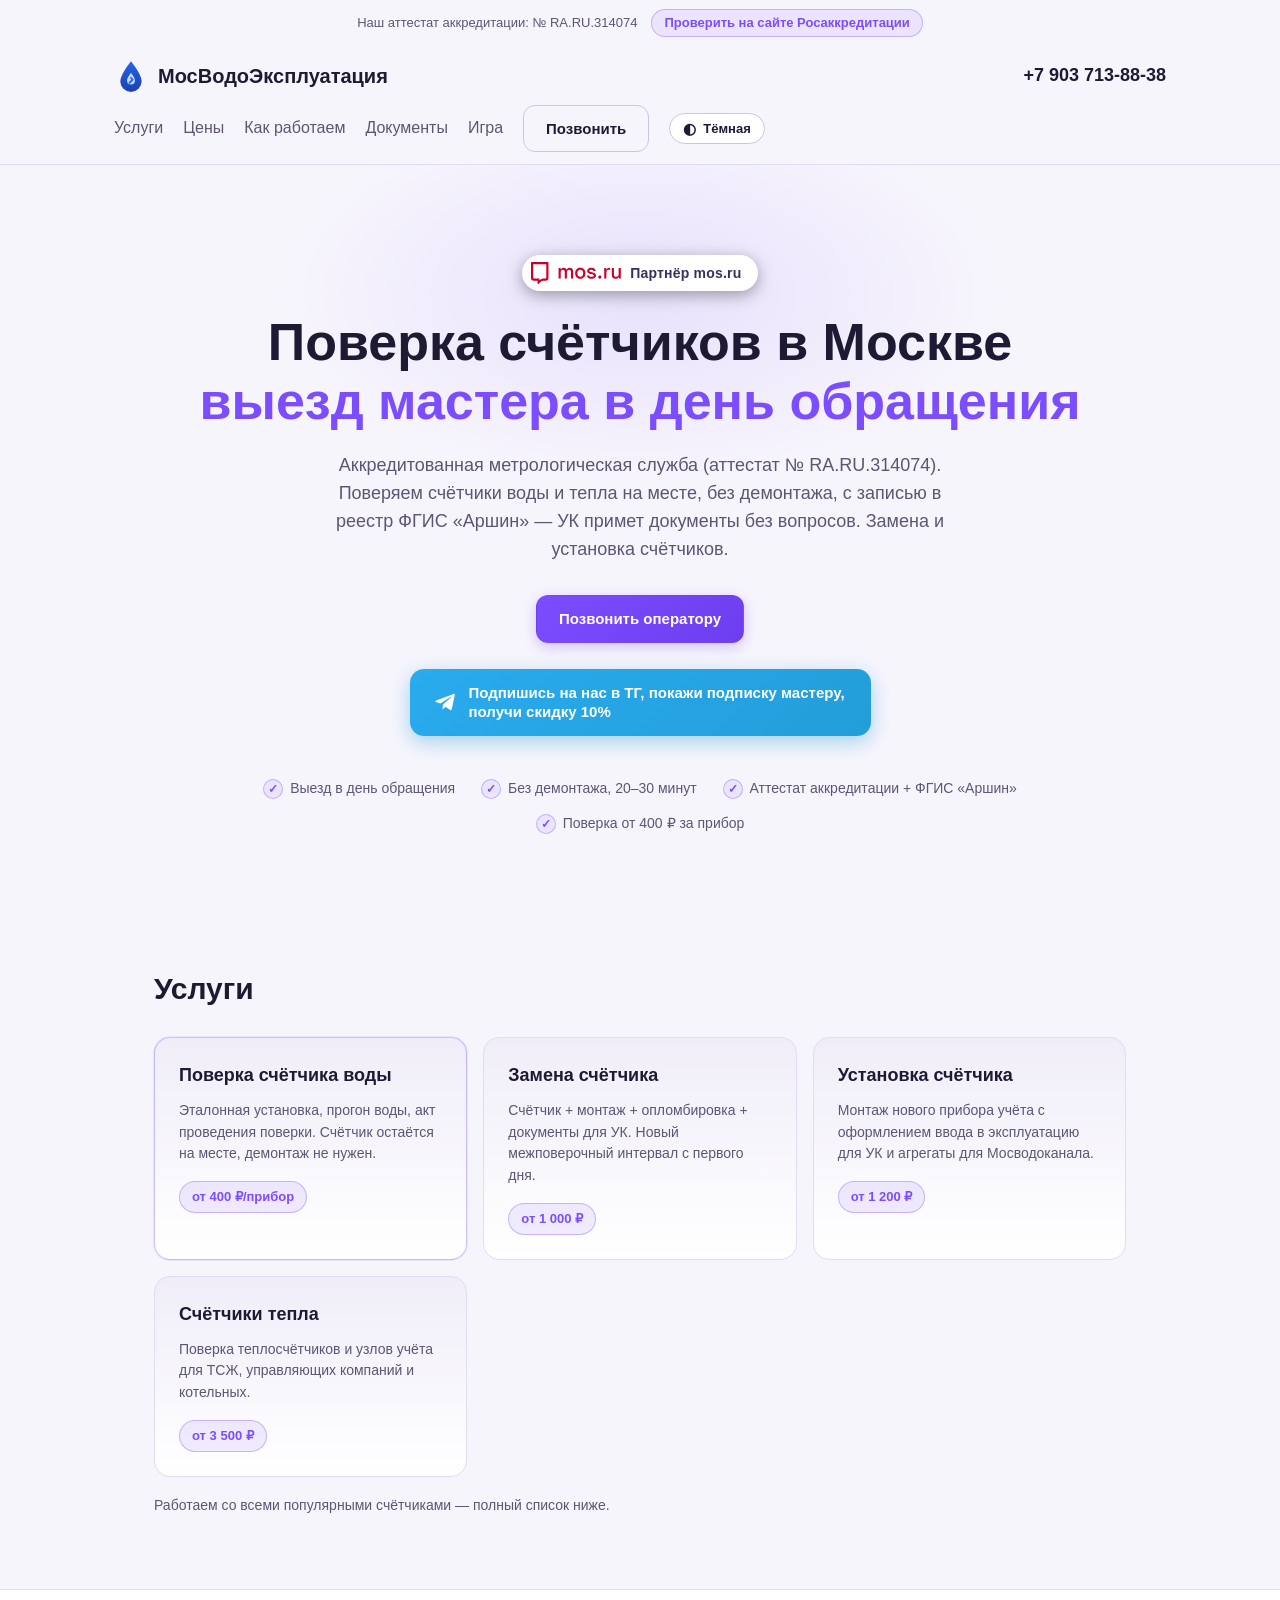
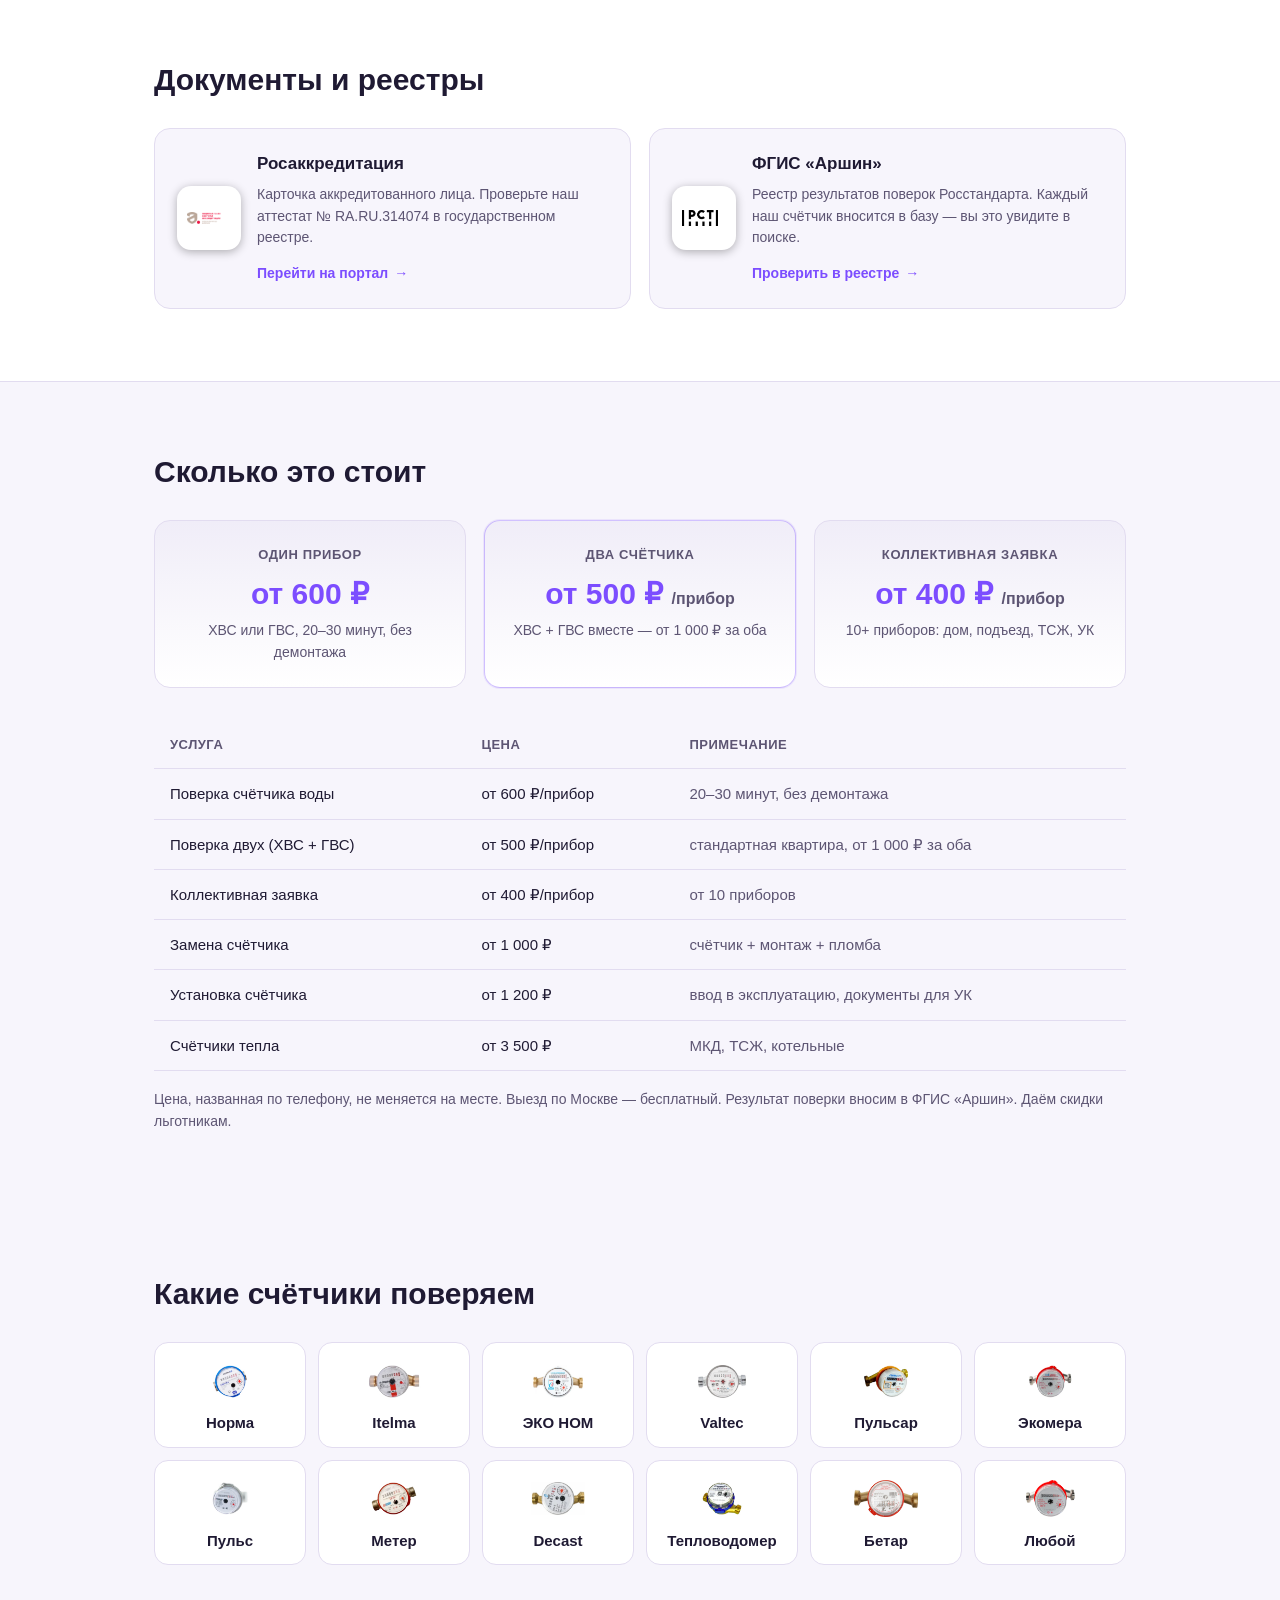
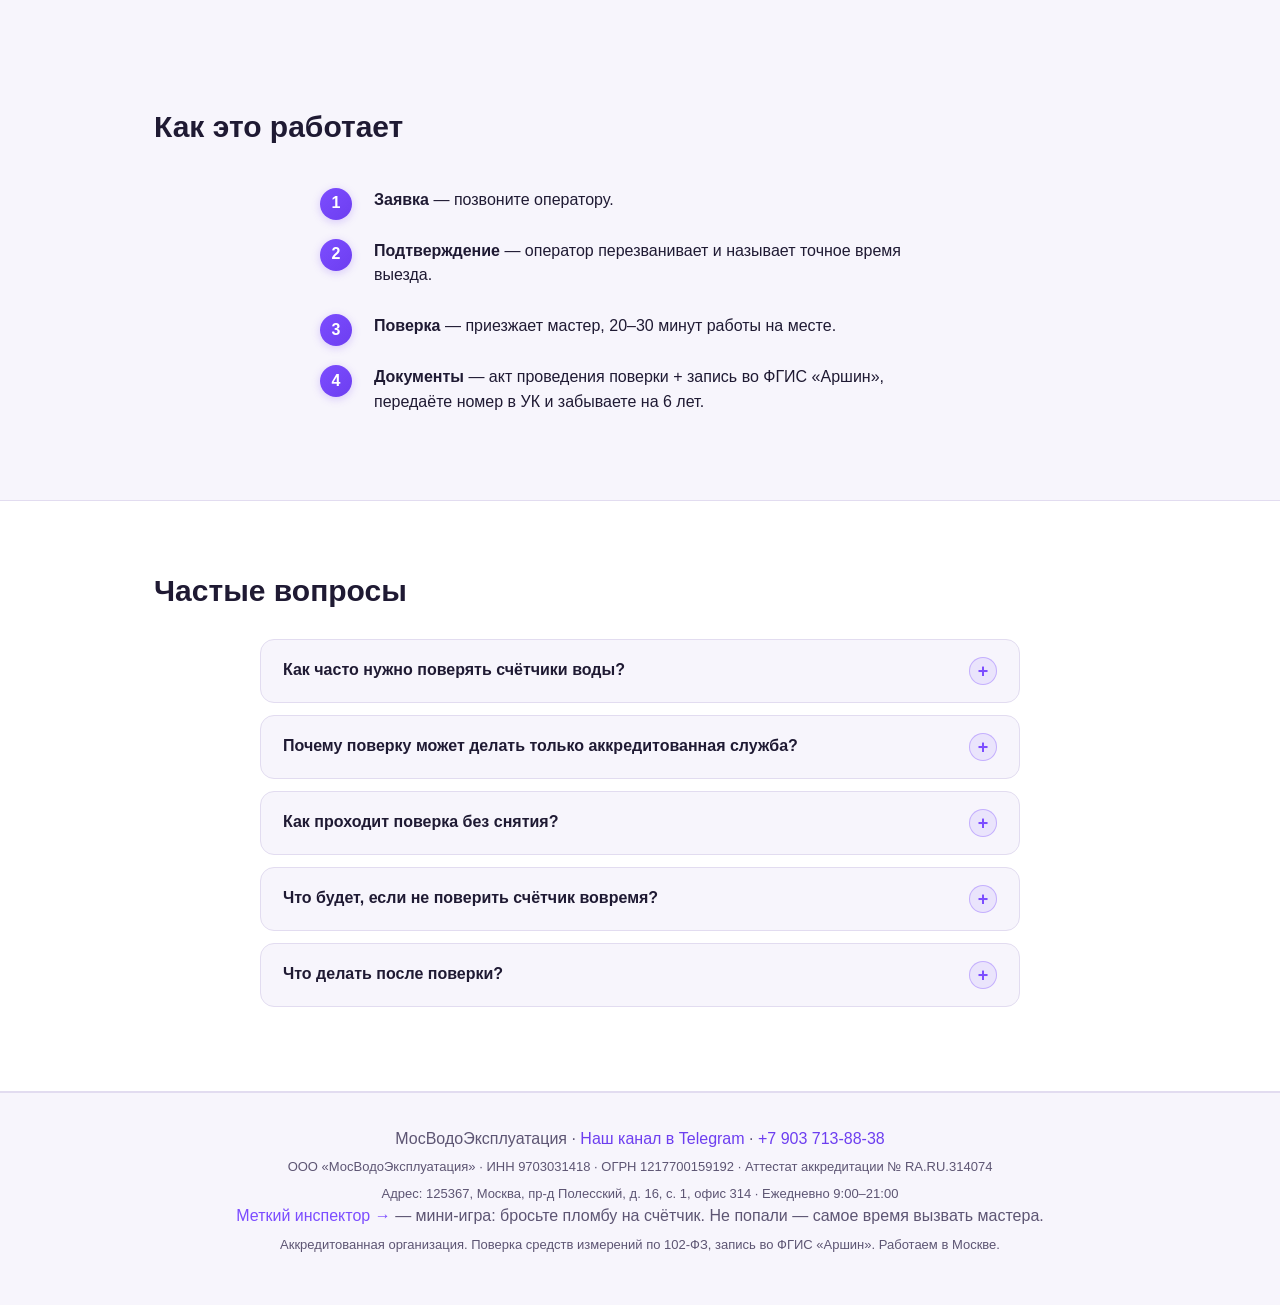
==== index.html @ 7a6a5b30 "Footer: channel only (no bot), trim how-it-works steps" ====
﻿<!DOCTYPE html>
<html lang="ru">
<head>
<meta charset="UTF-8">
<meta name="viewport" content="width=device-width, initial-scale=1.0">
<title>МосВодоЭксплуатация — поверка счётчиков воды в Москве, аттестат аккредитации</title>
<meta name="description" content="Поверка счётчиков воды в Москве: от 400 ₽ за прибор, выезд в день обращения, поверка на месте без демонтажа, запись во ФГИС Аршин. Аттестат аккредитации № RA.RU.314074. Замена и установка счётчиков. Звоните +7 903 713-88-38.">
<meta property="og:title" content="МосВодоЭксплуатация — поверка счётчиков">
<meta property="og:description" content="Поверка от 400 ₽/прибор, выезд в день обращения, аттестат аккредитации + ФГИС Аршин. +7 903 713-88-38">
<meta property="og:type" content="website">
<link rel="icon" href="assets/logo.svg" type="image/svg+xml">
<script>window.MVE = { channel: "https://t.me/mosvodoexp", phoneLink: "tel:+79037138838", phoneText: "+7 903 713-88-38" };</script>
<script type="application/ld+json">
{
  "@context": "https://schema.org",
  "@type": "LocalBusiness",
  "@id": "https://poverka-mve.ru/#localbusiness",
  "name": "МосВодоЭксплуатация",
  "description": "Поверка счётчиков воды и тепла в Москве. Аккредитованная метрологическая служба, аттестат аккредитации № RA.RU.314074, запись результатов во ФГИС «Аршин».",
  "url": "https://poverka-mve.ru/",
  "telephone": "+7-903-713-88-38",
  "email": "info@мосводоэксплуатация.рф",
  "priceRange": "400-3900",
  "address": {
    "@type": "PostalAddress",
    "streetAddress": "пр-д Полесский, д. 16, с. 1, офис 314",
    "addressLocality": "Москва",
    "postalCode": "125367",
    "addressCountry": "RU"
  },
  "geo": {
    "@type": "GeoCoordinates",
    "latitude": 55.774051,
    "longitude": 37.665686
  },
  "openingHoursSpecification": {
    "@type": "OpeningHoursSpecification",
    "dayOfWeek": ["Monday","Tuesday","Wednesday","Thursday","Friday","Saturday","Sunday"],
    "opens": "09:00",
    "closes": "21:00"
  },
  "identifier": [
    { "@type": "PropertyValue", "name": "ОГРН", "value": "1217700159192" },
    { "@type": "PropertyValue", "name": "ИНН", "value": "9703031418" },
    { "@type": "PropertyValue", "name": "КПП", "value": "773301001" },
    { "@type": "PropertyValue", "name": "Аттестат аккредитации", "value": "№ RA.RU.314074" }
  ],
  "areaServed": { "@type": "City", "name": "Москва" }
}
</script>
<script type="application/ld+json">
{
  "@context": "https://schema.org",
  "@type": "Service",
  "@id": "https://poverka-mve.ru/#service",
  "name": "Поверка счётчиков воды в Москве",
  "description": "Аккредитованная поверка счётчиков воды на месте, без демонтажа, с записью во ФГИС «Аршин». Выезд в день обращения.",
  "url": "https://poverka-mve.ru/",
  "provider": { "@id": "https://poverka-mve.ru/#localbusiness" },
  "areaServed": { "@type": "City", "name": "Москва" }
}
</script>
<script type="application/ld+json">
{
  "@context": "https://schema.org",
  "@type": "FAQPage",
  "mainEntity": [
    {
      "@type": "Question",
      "name": "Как часто нужно поверять счётчики воды?",
      "acceptedAnswer": { "@type": "Answer", "text": "Счётчики холодной воды поверяются раз в 6 лет. Счётчики горячей воды, выпущенные до середины 2010-х годов, — раз в 4 года. Точный срок указан в паспорте прибора и в квитанции УК." }
    },
    {
      "@type": "Question",
      "name": "Почему поверку может делать только аккредитованная служба?",
      "acceptedAnswer": { "@type": "Answer", "text": "По ФЗ № 102 поверку средств измерений выполняют организации, аккредитованные в Росаккредитации. УК и расчётные центры принимают документы только таких служб, а доступ к госреестру «Аршин» есть только у организации с аттестатом." }
    },
    {
      "@type": "Question",
      "name": "Как проходит поверка без снятия?",
      "acceptedAnswer": { "@type": "Answer", "text": "Мастер приезжает с переносной эталонной установкой и работает в 4 этапа: внешний осмотр счётчика и пломб, проверка герметичности, прогон воды и сверка показаний прибора с эталоном. Демонтаж не нужен." }
    },
    {
      "@type": "Question",
      "name": "Что будет, если не поверить счётчик вовремя?",
      "acceptedAnswer": { "@type": "Answer", "text": "По закону просроченный счётчик считается непригодным, его показания не учитывают. УК переводит плату на норматив с повышающим коэффициентом — вместо 700–1 000 ₽ в месяц по счётчику приходит 3 000–7 000 ₽." }
    },
    {
      "@type": "Question",
      "name": "Что делать после поверки?",
      "acceptedAnswer": { "@type": "Answer", "text": "МосВодоЭксплуатация вносит результат в ФГИС «Аршин» и сообщает номер записи. Остаётся подать сведения в УК или ЕИРЦ — в Москве также через mos.ru, «Мосводоканал», Госуслуги, ГИС ЖКХ, МФЦ." }
    }
  ]
}
</script>
<link rel="stylesheet" href="styles.css">
<script src="theme.js" defer></script>
</head>
<body>
<script>
  try {
    var t = localStorage.getItem('mve-theme');
    if (t === 'light') document.documentElement.setAttribute('data-theme', 'light');
  } catch (e) {}
</script>

<header class="top">
  <div class="topbar">
    <span class="topbar__text">Наш аттестат аккредитации: № RA.RU.314074</span>
    <a href="#" id="attestLink" class="topbar__link">Проверить на сайте Росаккредитации</a>
  </div>
  <div class="topbar-inner">
    <div class="brand-row">
      <div class="brand">
        <img src="assets/logo.svg" alt="МосВодоЭксплуатация" width="34" height="34">
        <span class="brand__name">МосВодоЭксплуатация</span>
      </div>
      <a href="#" id="navPhone" class="header__phone">+7 903 713-88-38</a>
    </div>
    <nav>
      <a href="#services">Услуги</a>
      <a href="#prices">Цены</a>
      <a href="#how">Как работаем</a>
      <a href="#registry">Документы</a>
      <a href="game.html">Игра</a>
      <a href="tel:+79037138838" class="btn btn--ghost">Позвонить</a>
      <button type="button" id="themeToggle" class="theme-toggle" aria-label="Переключить тему">
        <span class="theme-toggle__icon">◐</span>
        <span class="theme-toggle__label">Светлая</span>
      </button>
    </nav>
  </div>
</header>

<section class="hero">
  <div class="hero__badges">
    <a class="badge-partner" href="https://www.mos.ru/" target="_blank" rel="nofollow">
      <img src="assets/mos-ru.svg" alt="mos.ru" width="22" height="22">
      <b>Партнёр mos.ru</b>
    </a>
  </div>
  <h1>Поверка счётчиков в Москве<br><span>выезд мастера в день обращения</span></h1>
  <p class="hero__sub">Аккредитованная метрологическая служба (аттестат № RA.RU.314074).
     Поверяем счётчики воды и тепла на месте, без демонтажа, с записью в реестр ФГИС «Аршин» —
     УК примет документы без вопросов. Замена и установка счётчиков.</p>
  <div class="hero__cta">
    <a href="tel:+79037138838" class="btn btn--primary">Позвонить оператору</a>
  </div>
  <a class="tg-promo" href="https://t.me/mosvodoexp" target="_blank" rel="nofollow">
    <svg viewBox="0 0 24 24" aria-hidden="true"><path d="M9.78 18.65l.28-4.23 7.68-6.92c.34-.31-.07-.46-.52-.19L7.74 13.3 3.64 12c-.88-.25-.89-.86.2-1.3l15.97-6.16c.73-.33 1.43.18 1.15 1.3l-2.72 12.81c-.19.91-.74 1.13-1.5.71L12.6 16.3l-1.99 1.93c-.23.23-.42.42-.83.42z"/></svg>
    <span>Подпишись на нас в ТГ, покажи подписку мастеру, получи скидку 10%</span>
  </a>
  <ul class="hero__facts">
    <li>Выезд в день обращения</li>
    <li>Без демонтажа, 20–30 минут</li>
    <li>Аттестат аккредитации + ФГИС «Аршин»</li>
    <li>Поверка от 400 ₽ за прибор</li>
  </ul>
</section>

<section id="services" class="section">
  <h2>Услуги</h2>
  <div class="cards">
    <div class="card card--hot">
      <h3>Поверка счётчика воды</h3>
      <p>Эталонная установка, прогон воды, акт проведения поверки. Счётчик остаётся на месте, демонтаж не нужен.</p>
      <span class="card__tag">от 400 ₽/прибор</span>
    </div>
    <div class="card">
      <h3>Замена счётчика</h3>
      <p>Счётчик + монтаж + опломбировка + документы для УК. Новый межповерочный интервал с первого дня.</p>
      <span class="card__tag">от 1 000 ₽</span>
    </div>
    <div class="card">
      <h3>Установка счётчика</h3>
      <p>Монтаж нового прибора учёта с оформлением ввода в эксплуатацию для УК и агрегаты для Мосводоканала.</p>
      <span class="card__tag">от 1 200 ₽</span>
    </div>
    <div class="card">
      <h3>Счётчики тепла</h3>
      <p>Поверка теплосчётчиков и узлов учёта для ТСЖ, управляющих компаний и котельных.</p>
      <span class="card__tag">от 3 500 ₽</span>
    </div>
  </div>
  <p class="hint">Работаем со всеми популярными счётчиками — полный список ниже.</p>
</section>

<section id="registry" class="section section--alt">
  <div class="wrap">
    <h2>Документы и реестры</h2>
  <div class="registry">
    <a class="registry-card" href="https://pub.fsa.gov.ru/ral/view/34923/applicant" target="_blank" rel="nofollow">
      <span class="registry-card__img">
        <img src="assets/in-house-1.png" alt="Росаккредитация" width="48" height="48">
      </span>
      <span class="registry-card__body">
        <b>Росаккредитация</b>
        <p>Карточка аккредитованного лица. Проверьте наш аттестат № RA.RU.314074 в государственном реестре.</p>
        <em class="registry-card__go">Перейти на портал</em>
      </span>
    </a>
    <a class="registry-card" href="https://fgis.gost.ru/fundmetrology/cm/results?search=%D0%BC%D0%BE%D1%81%D0%B2%D0%BE%D0%B4%D0%BE%D1%8D%D0%BA%D1%81%D0%BF%D0%BB%D1%83%D0%B0%D1%82%D0%B0%D1%86%D0%B8%D1%8F" target="_blank" rel="nofollow">
      <span class="registry-card__img">
        <img src="assets/in-house-2.png" alt="ФГИС Аршин" width="48" height="48">
      </span>
      <span class="registry-card__body">
        <b>ФГИС «Аршин»</b>
        <p>Реестр результатов поверок Росстандарта. Каждый наш счётчик вносится в базу — вы это увидите в поиске.</p>
        <em class="registry-card__go">Проверить в реестре</em>
      </span>
    </a>
  </div>
  </div>
</section>

<section id="prices" class="section">
  <h2>Сколько это стоит</h2>
  <div class="pricegrid">
    <div class="pricecard">
      <h3>Один прибор</h3>
      <p class="pricecard__price">от 600 ₽</p>
      <p class="pricecard__note">ХВС или ГВС, 20–30 минут, без демонтажа</p>
    </div>
    <div class="pricecard pricecard--hot">
      <h3>Два счётчика</h3>
      <p class="pricecard__price">от 500 ₽ <small>/прибор</small></p>
      <p class="pricecard__note">ХВС + ГВС вместе — от 1 000 ₽ за оба</p>
    </div>
    <div class="pricecard">
      <h3>Коллективная заявка</h3>
      <p class="pricecard__price">от 400 ₽ <small>/прибор</small></p>
      <p class="pricecard__note">10+ приборов: дом, подъезд, ТСЖ, УК</p>
    </div>
  </div>
  <table class="pricetable">
    <tr><th>Услуга</th><th>Цена</th><th>Примечание</th></tr>
    <tr><td>Поверка счётчика воды</td><td>от 600 ₽/прибор</td><td>20–30 минут, без демонтажа</td></tr>
    <tr><td>Поверка двух (ХВС + ГВС)</td><td>от 500 ₽/прибор</td><td>стандартная квартира, от 1 000 ₽ за оба</td></tr>
    <tr><td>Коллективная заявка</td><td>от 400 ₽/прибор</td><td>от 10 приборов</td></tr>
    <tr><td>Замена счётчика</td><td>от 1 000 ₽</td><td>счётчик + монтаж + пломба</td></tr>
    <tr><td>Установка счётчика</td><td>от 1 200 ₽</td><td>ввод в эксплуатацию, документы для УК</td></tr>
    <tr><td>Счётчики тепла</td><td>от 3 500 ₽</td><td>МКД, ТСЖ, котельные</td></tr>
  </table>
  <p class="hint">Цена, названная по телефону, не меняется на месте. Выезд по Москве — бесплатный. Результат поверки вносим в ФГИС «Аршин». Даём скидки льготникам.</p>
</section>

<section class="section" id="brands">
  <h2>Какие счётчики поверяем</h2>
  <div class="brands">
    <div class="brand-tile"><img src="assets/brands/norma.jpg" alt="Норма" loading="lazy"><span>Норма</span></div>
    <div class="brand-tile"><img src="assets/brands/itelma.jpg" alt="Itelma" loading="lazy"><span>Itelma</span></div>
    <div class="brand-tile"><img src="assets/brands/eko-nom.jpg" alt="ЭКО НОМ" loading="lazy"><span>ЭКО НОМ</span></div>
    <div class="brand-tile"><img src="assets/brands/valtec.jpg" alt="Valtec" loading="lazy"><span>Valtec</span></div>
    <div class="brand-tile"><img src="assets/brands/pulsar.jpg" alt="Пульсар" loading="lazy"><span>Пульсар</span></div>
    <div class="brand-tile"><img src="assets/brands/ekomera.jpg" alt="Экомера" loading="lazy"><span>Экомера</span></div>
    <div class="brand-tile"><img src="assets/brands/puls.jpg" alt="Пульс" loading="lazy"><span>Пульс</span></div>
    <div class="brand-tile"><img src="assets/brands/meter.jpg" alt="Метер" loading="lazy"><span>Метер</span></div>
    <div class="brand-tile"><img src="assets/brands/decast.jpg" alt="Decast" loading="lazy"><span>Decast</span></div>
    <div class="brand-tile"><img src="assets/brands/teplovodomer.jpg" alt="Тепловодомер" loading="lazy"><span>Тепловодомер</span></div>
    <div class="brand-tile"><img src="assets/brands/betar.png" alt="Бетар" loading="lazy"><span>Бетар</span></div>
    <div class="brand-tile"><img src="assets/brands/other.png" alt="Любой" loading="lazy"><span>Любой</span></div>
  </div>
</section>

<section id="how" class="section">
  <h2>Как это работает</h2>
  <ol class="steps">
    <li><b>Заявка</b> — позвоните оператору.</li>
    <li><b>Подтверждение</b> — оператор перезванивает и называет точное время выезда.</li>
    <li><b>Поверка</b> — приезжает мастер, 20–30 минут работы на месте.</li>
    <li><b>Документы</b> — акт проведения поверки + запись во ФГИС «Аршин», передаёте номер в УК и забываете на 6 лет.</li>
  </ol>
</section>

<section class="section section--alt">
  <div class="wrap">
  <h2>Частые вопросы</h2>
  <div class="faq">
    <details class="faq__item">
      <summary>Как часто нужно поверять счётчики воды?</summary>
      <p>Счётчики холодной воды поверяются раз в 6 лет. Счётчики горячей воды, выпущенные до середины 2010-х годов, — раз в 4 года. Точный срок указан в паспорте прибора и в квитанции УК. Не ждите последнего дня: подать документы нужно за 3 месяца до окончания срока, после 90 дней просрочки плата переходит на норматив с повышающим коэффициентом.</p>
    </details>
    <details class="faq__item">
      <summary>Почему поверку может делать только аккредитованная служба?</summary>
      <p>По ФЗ № 102 поверку средств измерений выполняют организации, аккредитованные в Росаккредитации. УК и расчётные центры принимают документы только таких служб, а доступ к госреестру «Аршин» есть только у организации с аттестатом. У нас он есть — № RA.RU.314074, проверяется на портале Росаккредитации.</p>
    </details>
    <details class="faq__item">
      <summary>Как проходит поверка без снятия?</summary>
      <p>Мастер приезжает с переносной эталонной установкой и работает в 4 этапа: внешний осмотр счётчика и пломб, проверка герметичности, прогон воды и сверка показаний прибора с эталоном. Демонтаж не нужен. При неисправности оформляется протокол и предлагается замена счётчика.</p>
    </details>
    <details class="faq__item">
      <summary>Что будет, если не поверить счётчик вовремя?</summary>
      <p>По закону просроченный счётчик считается непригодным, его показания не учитывают. УК переводит плату на норматив с повышающим коэффициентом — вместо 700–1 000 ₽ в месяц по счётчику приходит 3 000–7 000 ₽. Одна поверка закрывает проблему на 6 лет.</p>
    </details>
    <details class="faq__item">
      <summary>Что делать после поверки?</summary>
      <p>Мы вносим результат в ФГИС «Аршин» и сообщаем номер записи. Вам остаётся подать сведения в свою УК или ЕИРЦ (в Москве также через mos.ru, «Мосводоканал», Госуслуги, ГИС ЖКХ, МФЦ). Часто достаточно номера записи в «Аршине».</p>
    </details>
  </div>
  </div>
</section>

<section class="attestmodal" id="attestModal" aria-hidden="true">
  <div class="attestmodal__box">
    <button class="attestmodal__close" id="attestClose" type="button" aria-label="Закрыть">×</button>
    <img class="attestmodal__photo" src="assets/attestation.jpg" alt="Аттестат аккредитации № RA.RU.314074">
    <p>Аттестат аккредитации № RA.RU.314074. Проверьте подлинность в реестре Росаккредитации:</p>
    <a class="btn btn--primary btn--full" href="https://pub.fsa.gov.ru/ral/view/34923/applicant" target="_blank" rel="nofollow">Проверить на pub.fsa.gov.ru</a>
  </div>
</section>

<footer class="footer">
  <p>МосВодоЭксплуатация · <a href="https://t.me/mosvodoexp" id="footerChannel">Наш канал в Telegram</a> · <a href="#" id="footerPhone">+7 903 713-88-38</a></p>
  <p class="footer__small">ООО «МосВодоЭксплуатация» · ИНН 9703031418 · ОГРН 1217700159192 · Аттестат аккредитации № RA.RU.314074</p>
  <p class="footer__small">Адрес: 125367, Москва, пр-д Полесский, д. 16, с. 1, офис 314 · Ежедневно 9:00–21:00</p>
  <p><a href="game.html" style="color:var(--accent)">Меткий инспектор →</a> — мини-игра: бросьте пломбу на счётчик. Не попали — самое время вызвать мастера.</p>
  <p class="footer__small">Аккредитованная организация. Поверка средств измерений по 102-ФЗ, запись во ФГИС «Аршин». Работаем в Москве.</p>
</footer>

<script>
(function () {
  var K = window.MVE;
  ['navPhone', 'footerPhone'].forEach(function (id) {
    var el = document.getElementById(id);
    if (!el) return;
    el.href = K.phoneLink;
  });
  document.getElementById('navPhone').textContent = K.phoneText;

  var modal = document.getElementById('attestModal');
  document.getElementById('attestLink').addEventListener('click', function (e) {
    e.preventDefault();
    modal.setAttribute('aria-hidden', 'false');
    document.body.style.overflow = 'hidden';
  });
  function closeModal() {
    modal.setAttribute('aria-hidden', 'true');
    document.body.style.overflow = '';
  }
  document.getElementById('attestClose').addEventListener('click', closeModal);
  modal.addEventListener('click', function (e) {
    if (e.target === modal) closeModal();
  });
  document.addEventListener('keydown', function (e) {
    if (e.key === 'Escape') closeModal();
  });
})();
</script>
</body>
</html>
---- styles.css ----
* { margin: 0; padding: 0; box-sizing: border-box; }

:root, [data-theme="dark"] {
  --bg: #0f0c18;
  --card: #171326;
  --card2: #1d1830;
  --line: #2c2542;
  --line2: #3a3154;
  --text: #edeaf7;
  --muted: #9b93b2;
  --accent: #a678ff;
  --accent-strong: #8b5cf6;
  --accent-deep: #6d3ef0;
  --accent-soft: rgba(166,120,255,.12);
  --accent-border: rgba(166,120,255,.42);
  --link: #b9a1ff;
  --top-bg: rgba(15,12,24,.88);
  --hero-glow: rgba(141,95,246,.18);
  --badge-text: #231a3a;
  --modal-bg: rgba(8,6,15,.78);
}

[data-theme="light"] {
  --bg: #f7f5fc;
  --card: #ffffff;
  --card2: #f0edf8;
  --line: #e2dcf0;
  --line2: #cdc3e6;
  --text: #1f1a33;
  --muted: #5d5573;
  --accent: #7c4dff;
  --accent-strong: #8b5cf6;
  --accent-deep: #6d3ef0;
  --accent-soft: rgba(124,77,255,.1);
  --accent-border: rgba(124,77,255,.35);
  --link: #6d3ef0;
  --top-bg: rgba(247,245,252,.9);
  --hero-glow: rgba(124,77,255,.12);
  --badge-text: #3a2f5e;
  --modal-bg: rgba(60,50,90,.5);
  color-scheme: light;
}

html:has([data-theme="light"]) { color-scheme: light; }

html { scroll-behavior: smooth; }

body {
  font-family: -apple-system, BlinkMacSystemFont, "Segoe UI", Roboto, Arial, sans-serif;
  background: var(--bg);
  color: var(--text);
  line-height: 1.55;
  -webkit-font-smoothing: antialiased;
}

a { color: var(--link); text-decoration: none; }

/* ===== Header ===== */
.top {
  position: sticky; top: 0; z-index: 50;
  background: var(--top-bg);
  backdrop-filter: blur(10px);
  border-bottom: 1px solid var(--line);
}

.topbar {
  max-width: 1180px; margin: 0 auto; display: flex; align-items: center; justify-content: center;
  gap: 14px; padding: 9px 5%; font-size: 13px; flex-wrap: wrap;
}
.topbar__text { color: var(--muted); }
.topbar__link {
  color: var(--accent); font-weight: 700;
  background: var(--accent-soft); border: 1px solid var(--accent-border);
  padding: 3px 12px; border-radius: 999px; transition: .2s;
}
.topbar__link:hover { background: var(--accent); color: #fff; }

.topbar-inner {
  max-width: 1180px; margin: 0 auto; display: flex; flex-direction: column; gap: 12px;
  padding: 13px 5% 12px;
}

.brand-row {
  display: flex; align-items: center; justify-content: space-between; gap: 12px 24px; flex-wrap: wrap;
}
.brand { display: flex; align-items: center; gap: 10px; font-weight: 700; font-size: 20px; }
.brand__name { line-height: 1.1; white-space: nowrap; }
.logo {
  width: 34px; height: 34px; flex: none; display: grid; place-items: center;
  background: linear-gradient(135deg, var(--accent), var(--accent-deep));
  border-radius: 10px; color: #fff; font-weight: 800; box-shadow: 0 2px 10px rgba(141,95,246,.35);
}
.header__phone { color: var(--text) !important; font-weight: 800; white-space: nowrap; text-decoration: none; font-size: 18px; }
.header__phone:hover { color: var(--accent) !important; }

nav { display: flex; gap: 20px; align-items: center; flex-wrap: wrap; }
nav a:not(.btn) { color: var(--muted); transition: color .2s; }
nav a:not(.btn):hover { color: var(--text); }
.nav__phone { color: var(--text) !important; font-weight: 700; }

.theme-toggle {
  display: inline-flex; align-items: center; gap: 7px;
  background: var(--card); border: 1px solid var(--line2); color: var(--text);
  border-radius: 999px; padding: 7px 13px; font-size: 13px; font-weight: 600;
  cursor: pointer; font-family: inherit; transition: .2s;
}
.theme-toggle:hover { border-color: var(--accent); color: var(--accent); }
.theme-toggle .theme-toggle__icon { font-size: 15px; line-height: 1; }
@media (max-width: 1050px) {
  .theme-toggle { padding: 7px 11px; }
  .theme-toggle .theme-toggle__label { display: none; }
}

/* ===== Buttons ===== */
.btn {
  display: inline-block; padding: 11px 22px; border-radius: 12px;
  font-weight: 600; border: 1px solid transparent; cursor: pointer; transition: .2s;
  font-family: inherit; font-size: 15px;
}
.btn--primary {
  background: linear-gradient(135deg, var(--accent), var(--accent-deep));
  color: #fff; box-shadow: 0 4px 14px rgba(141,95,246,.35);
}
.btn--primary:hover { filter: brightness(1.1); transform: translateY(-1px); }
.btn--ghost { border-color: var(--line2); color: var(--text); background: transparent; }
.btn--ghost:hover { border-color: var(--accent); color: var(--accent); }
.btn--full { width: 100%; font-size: 16px; padding: 14px; }

/* ===== Hero ===== */
.hero {
  position: relative; max-width: 1100px; margin: 0 auto; padding: 90px 5% 64px; text-align: center;
}
.hero::before {
  content: ""; position: absolute; top: -60px; left: 50%; transform: translateX(-50%);
  width: 720px; height: 380px; background: radial-gradient(closest-side, var(--hero-glow), transparent);
  pointer-events: none;
}
.hero h1 { position: relative; font-size: clamp(30px, 5vw, 52px); line-height: 1.12; }
.hero h1 span { color: var(--accent); }
.hero__badges { position: relative; margin-bottom: 22px; display: flex; gap: 10px; justify-content: center; }
.badge-partner {
  display: inline-flex; align-items: center; gap: 9px;
  background: #fff; border: 1px solid rgba(255,255,255,.9);
  color: var(--badge-text); padding: 6px 16px 6px 8px; border-radius: 999px; font-size: 14px;
  box-shadow: 0 4px 16px rgba(0,0,0,.35);
  cursor: pointer;
}
.badge-partner:hover { box-shadow: 0 6px 22px rgba(166,120,255,.35); transform: translateY(-1px); }
.badge-partner img { height: 22px; width: auto; }
.badge-partner b { font-weight: 800; letter-spacing: .2px; }
.hero__sub { position: relative; max-width: 640px; margin: 22px auto 0; color: var(--muted); font-size: 18px; }
.hero__cta { position: relative; margin-top: 32px; display: flex; gap: 14px; justify-content: center; flex-wrap: wrap; }
.hero__facts {
  position: relative; margin-top: 42px; list-style: none; display: flex; gap: 14px 26px;
  justify-content: center; flex-wrap: wrap; color: var(--muted); font-size: 14px;
}
.hero__facts li { display: flex; align-items: center; gap: 7px; }
.hero__facts li::before {
  content: "✓"; width: 18px; height: 18px; flex: none; display: grid; place-items: center;
  background: var(--accent-soft); border: 1px solid var(--accent-border);
  color: var(--accent); border-radius: 50%; font-size: 12px; font-weight: 800;
}

/* ===== Sections ===== */
.section { max-width: 1100px; margin: 0 auto; padding: 72px 5%; }
.section h2 { font-size: 30px; margin-bottom: 30px; line-height: 1.2; }
.section--alt { max-width: none; padding: 72px 0; background: var(--card); border-top: 1px solid var(--line); border-bottom: 1px solid var(--line); }
.wrap { max-width: 1100px; margin: 0 auto; padding: 0 5%; }

/* ===== Cards (услуги) ===== */
.cards { display: grid; grid-template-columns: repeat(auto-fit, minmax(235px, 1fr)); gap: 16px; }
.card {
  background: linear-gradient(180deg, var(--card2), var(--card));
  border: 1px solid var(--line); border-radius: 16px; padding: 24px;
  transition: .2s;
}
.card:hover { transform: translateY(-2px); border-color: var(--line2); }
.card--hot { border-color: var(--accent-border); box-shadow: 0 0 0 1px var(--accent-soft); }
.card h3 { margin-bottom: 10px; font-size: 18px; }
.card p { color: var(--muted); font-size: 14px; min-height: 60px; }
.card__tag {
  display: inline-block; margin-top: 16px; padding: 5px 12px; border-radius: 999px;
  background: var(--accent-soft); border: 1px solid var(--accent-border);
  color: var(--accent); font-weight: 700; font-size: 13px;
}

/* ===== Реестры ===== */
.registry { display: grid; grid-template-columns: repeat(auto-fit, minmax(300px, 1fr)); gap: 18px; }
.registry-card {
  display: flex; gap: 16px; align-items: center;
  background: var(--bg); border: 1px solid var(--line); border-radius: 16px; padding: 22px;
  color: var(--text); transition: .2s;
}
.registry-card:hover { border-color: var(--accent-border); transform: translateY(-2px); }
.registry-card__img {
  width: 64px; height: 64px; flex: none; display: grid; place-items: center;
  background: #fff; border-radius: 14px; padding: 10px;
  box-shadow: 0 2px 10px rgba(0,0,0,.3);
}
.registry-card__img img { width: 100%; height: 100%; object-fit: contain; }
.registry-card__body { min-width: 0; }
.registry-card__body b { font-size: 17px; display: block; }
.registry-card__body p { color: var(--muted); font-size: 14px; margin: 7px 0 12px; }
.registry-card__go {
  display: inline-flex; align-items: center; gap: 6px;
  color: var(--accent); font-style: normal; font-weight: 700; font-size: 14px;
}
.registry-card__go::after { content: "→"; transition: transform .2s; }
.registry-card:hover .registry-card__go::after { transform: translateX(4px); }

/* ===== Цены ===== */
.pricegrid {
  display: grid; grid-template-columns: repeat(auto-fit, minmax(235px, 1fr)); gap: 18px; margin-bottom: 34px;
}
.pricecard {
  background: linear-gradient(180deg, var(--card2), var(--card));
  border: 1px solid var(--line); border-radius: 16px; padding: 24px; text-align: center;
  transition: .2s;
}
.pricecard:hover { border-color: var(--line2); transform: translateY(-2px); }
.pricecard--hot { border-color: var(--accent-border); box-shadow: 0 0 0 1px var(--accent-soft); }
.pricecard h3 { color: var(--muted); font-size: 13px; text-transform: uppercase; letter-spacing: .6px; margin-bottom: 12px; }
.pricecard__price {
  font-size: 30px; font-weight: 800; color: var(--accent); line-height: 1.1;
}
.pricecard__price small { font-size: 16px; color: var(--muted); font-weight: 600; }
.pricecard__note { margin-top: 10px; color: var(--muted); font-size: 14px; }

.pricetable { width: 100%; border-collapse: collapse; }
.pricetable th, .pricetable td { text-align: left; padding: 13px 16px; border-bottom: 1px solid var(--line); }
.pricetable th { color: var(--muted); font-size: 13px; text-transform: uppercase; letter-spacing: .5px; }
.pricetable td { font-size: 15px; }
.pricetable td:last-child { color: var(--muted); }
.hint { margin-top: 18px; color: var(--muted); font-size: 14px; }

/* ===== Бренды ===== */
.brands { display: grid; grid-template-columns: repeat(auto-fill, minmax(150px, 1fr)); gap: 12px; }
.brand-tile {
  display: flex; flex-direction: column; align-items: center; gap: 8px;
  padding: 16px 10px 12px; background: var(--card); border: 1px solid var(--line);
  border-radius: 14px; transition: .2s;
}
.brand-tile img { width: 64px; height: 44px; object-fit: contain; }
.brand-tile span { color: var(--text); font-size: 15px; font-weight: 600; }
.brand-tile:hover { border-color: var(--accent-border); transform: translateY(-2px); }
.brand-tile:hover span { color: var(--accent); }

/* ===== FAQ ===== */
.faq { max-width: 760px; margin: 0 auto; }
.faq__item {
  background: var(--bg); border: 1px solid var(--line); border-radius: 14px;
  margin-bottom: 12px; overflow: hidden; transition: border-color .2s;
}
.faq__item[open] { border-color: var(--accent-border); }
.faq__item summary {
  cursor: pointer; padding: 17px 22px; font-weight: 600; list-style: none;
  display: flex; justify-content: space-between; align-items: center; gap: 14px; font-size: 16px;
}
.faq__item summary::-webkit-details-marker { display: none; }
.faq__item summary::after {
  content: "+"; width: 26px; height: 26px; flex: none; display: grid; place-items: center;
  background: var(--accent-soft); border: 1px solid var(--accent-border);
  color: var(--accent); border-radius: 50%; font-size: 18px; line-height: 1; transition: .2s;
}
.faq__item[open] summary::after { content: "–"; background: var(--accent); color: #fff; }
.faq__item p { padding: 0 22px 18px; color: var(--muted); font-size: 15px; }

/* ===== Шаги ===== */
.steps { max-width: 640px; margin: 0 auto; counter-reset: step; }
.steps li { list-style: none; counter-increment: step; padding: 13px 0 13px 54px; position: relative; }
.steps li::before {
  content: counter(step); position: absolute; left: 0; top: 13px;
  width: 32px; height: 32px; display: grid; place-items: center; border-radius: 50%;
  background: linear-gradient(135deg, var(--accent), var(--accent-deep));
  color: #fff; font-weight: 800; box-shadow: 0 2px 8px rgba(141,95,246,.3);
}

/* ===== Telegram-промо ===== */
.tg-promo {
  position: relative; display: inline-flex; align-items: center; gap: 11px;
  margin-top: 26px; padding: 14px 22px; border-radius: 14px;
  background: linear-gradient(135deg, #2AABEE, #229ED9);
  color: #fff; text-decoration: none; font-weight: 700; font-size: 15px; line-height: 1.3;
  box-shadow: 0 6px 20px rgba(34,158,217,.4); transition: .2s; text-align: left;
}
.tg-promo:hover { transform: translateY(-2px); box-shadow: 0 10px 26px rgba(34,158,217,.5); filter: brightness(1.06); }
.tg-promo svg { width: 26px; height: 26px; flex: none; fill: #fff; }
.tg-promo span { max-width: 380px; }

/* ===== Модалка аттестата ===== */
.attestmodal {
  position: fixed; inset: 0; z-index: 100; background: var(--modal-bg);
  display: flex; align-items: center; justify-content: center; padding: 20px;
  opacity: 0; pointer-events: none; transition: opacity .2s;
}
.attestmodal[aria-hidden="false"] { opacity: 1; pointer-events: auto; }
.attestmodal__box {
  position: relative; max-width: 600px; width: 100%; max-height: 90vh; overflow: auto;
  background: var(--card); border: 1px solid var(--line2); border-radius: 18px; padding: 26px;
}
.attestmodal__photo {
  width: 100%; max-height: 56vh; object-fit: contain; display: block;
  background: #fff; border-radius: 12px; padding: 8px; margin-bottom: 16px;
}
.attestmodal__box p { color: var(--muted); font-size: 14px; margin-bottom: 16px; }
.attestmodal__close {
  position: absolute; top: 12px; right: 16px; z-index: 2;
  background: var(--accent-soft); border: 1px solid var(--accent-border);
  color: var(--accent); width: 34px; height: 34px; border-radius: 50%;
  font-size: 20px; cursor: pointer; line-height: 1; transition: .2s;
}
.attestmodal__close:hover { background: var(--accent); color: #fff; }

/* ===== Футер ===== */
.footer { text-align: center; color: var(--muted); padding: 34px 5% 50px; border-top: 1px solid var(--line); }
.footer__small { font-size: 13px; margin-top: 6px; }

/* ===== Адаптив ===== */
@media (max-width: 1020px) {
  nav { justify-content: center; }
}
@media (max-width: 820px) {
  nav { gap: 14px; }
  nav a:not(.btn) { display: none; }
  .brand-row { justify-content: center; }
  .hero { padding-top: 56px; }
  .section { padding-top: 52px; padding-bottom: 52px; }
  .section--alt { padding-top: 52px; padding-bottom: 52px; }
  .step { font-size: 15px; }
}
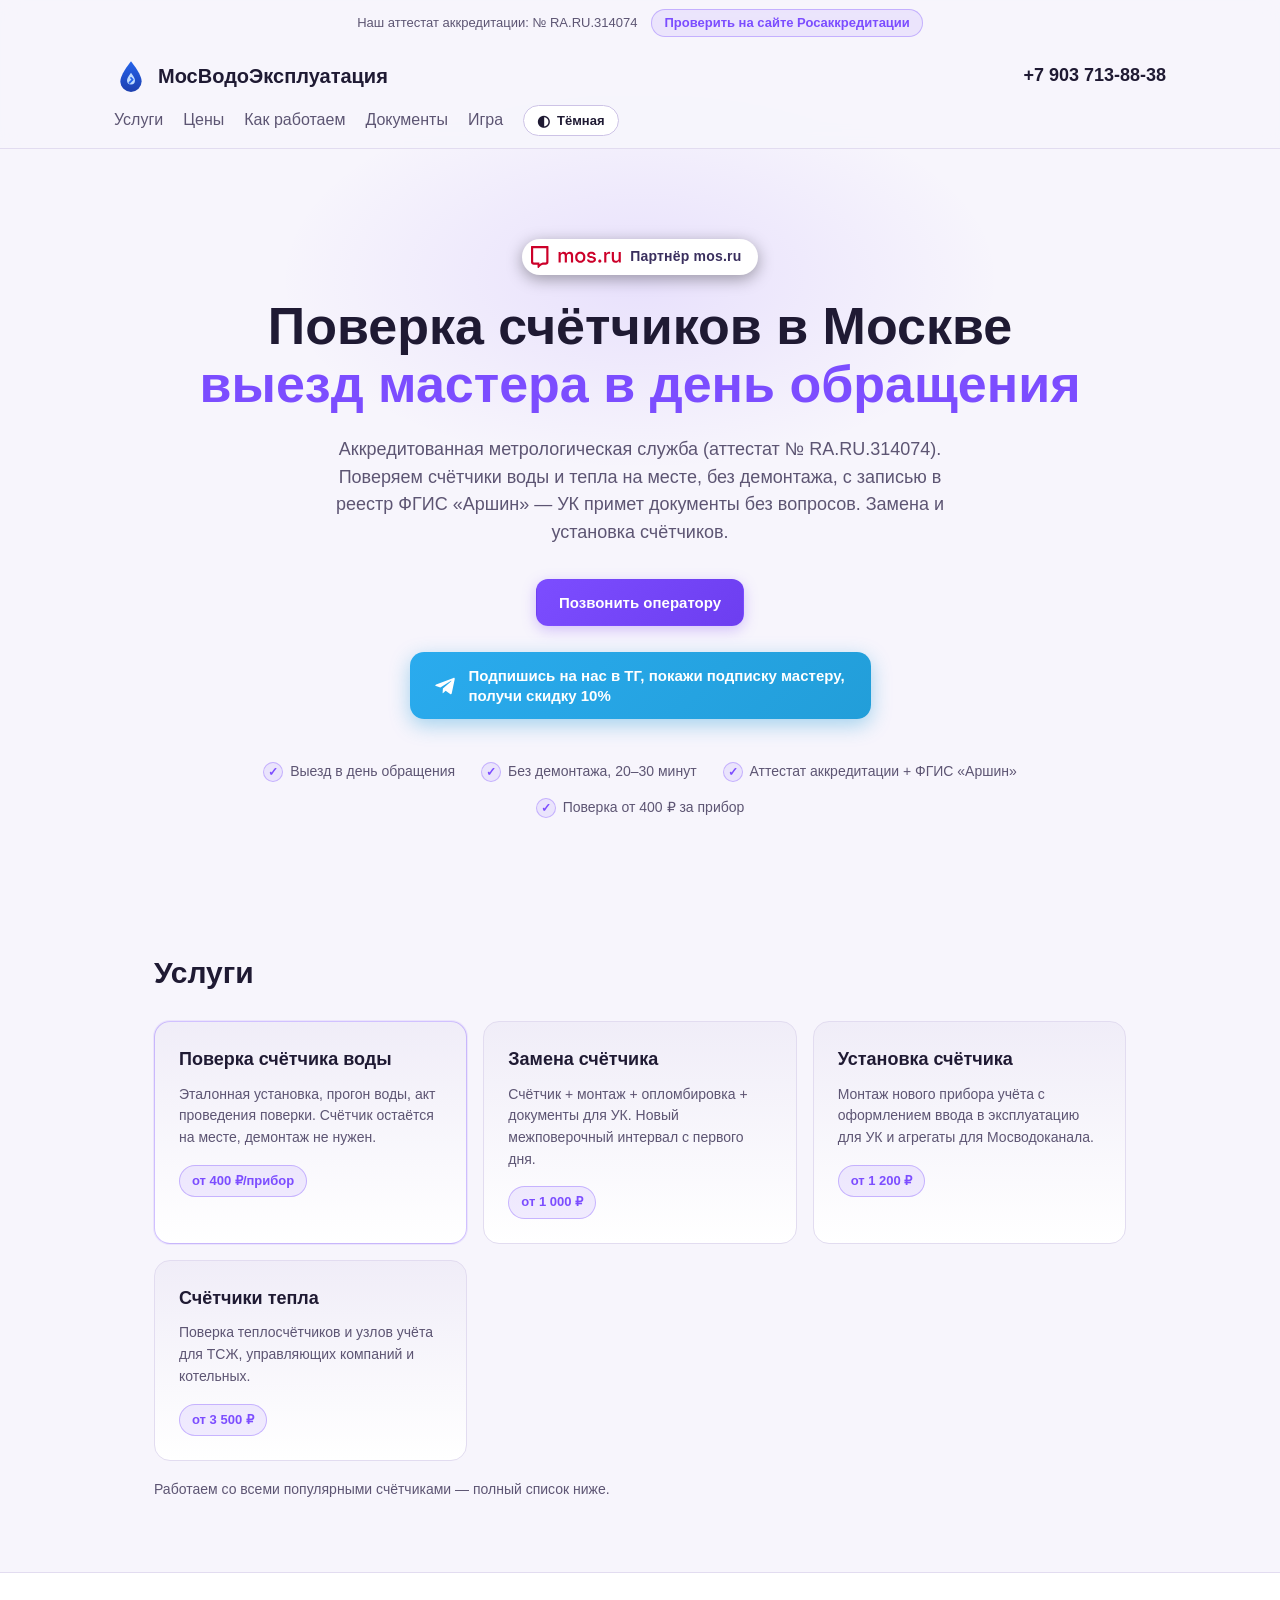
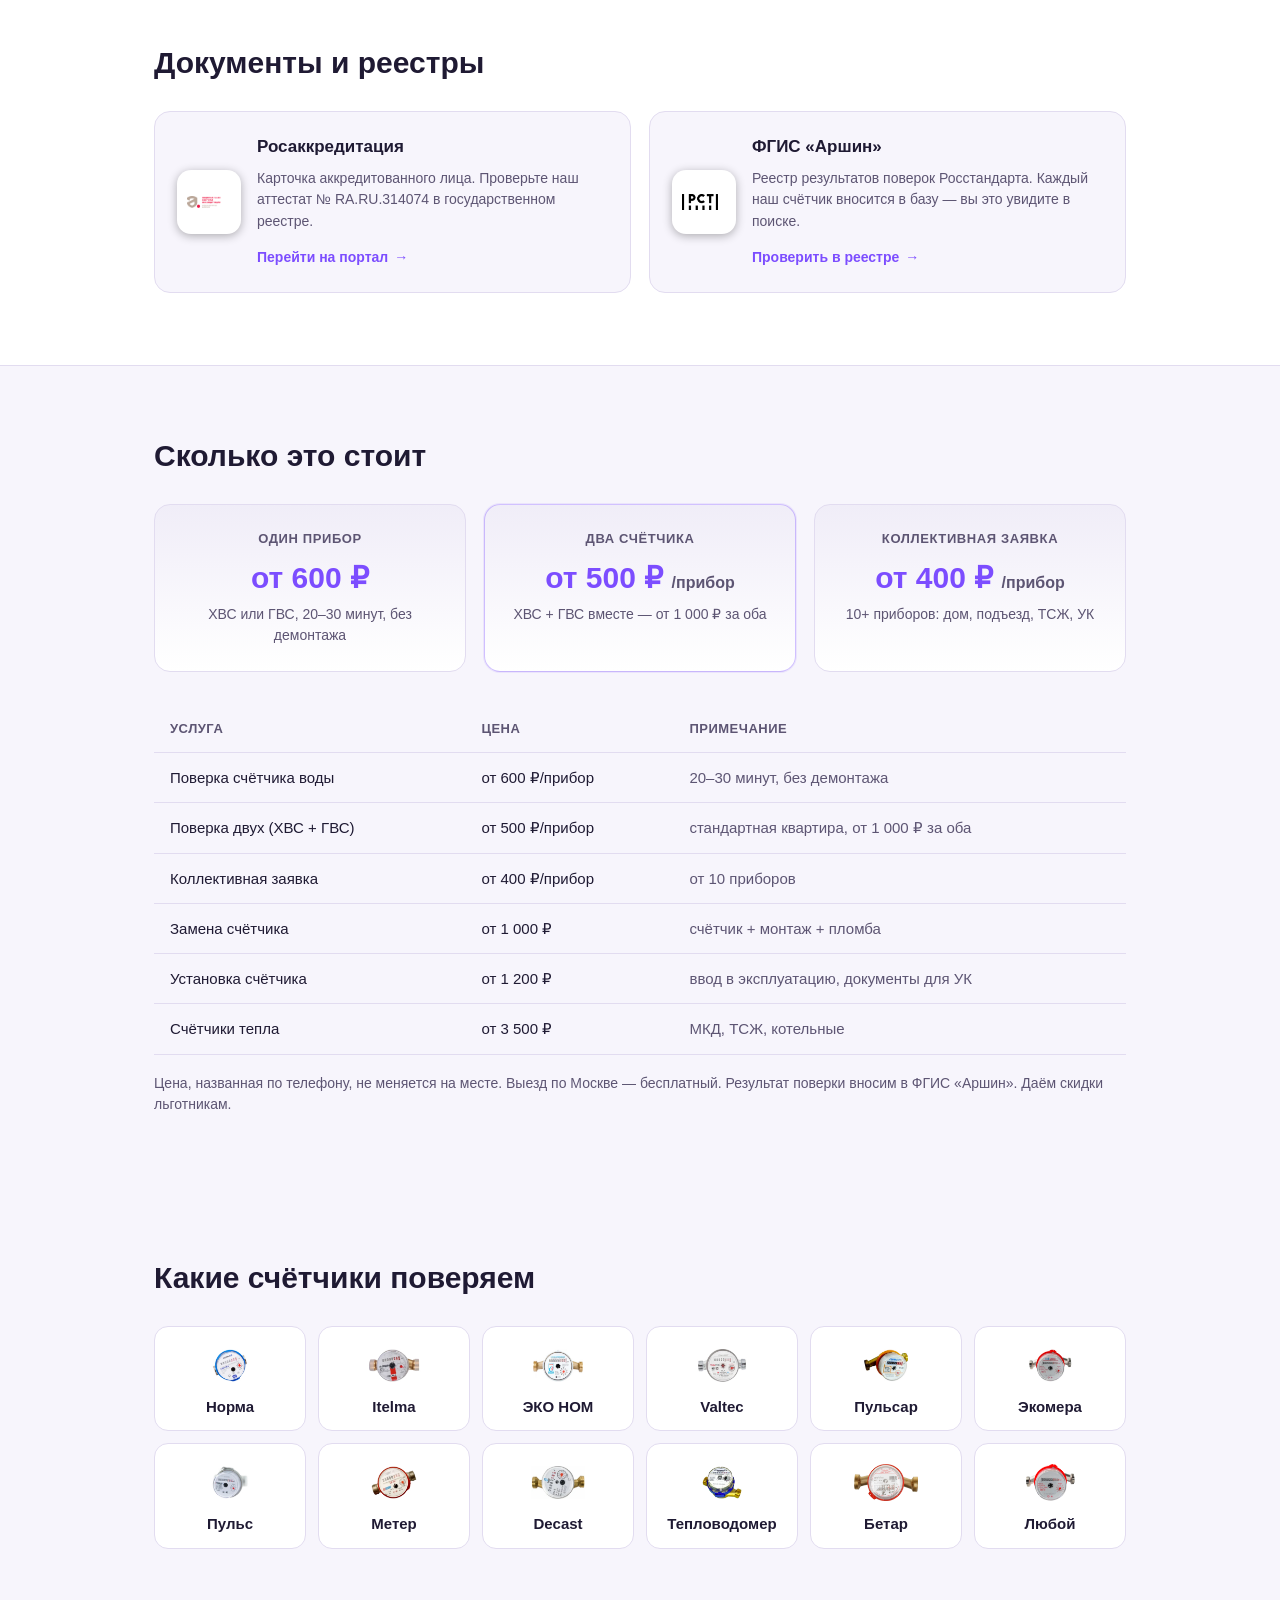
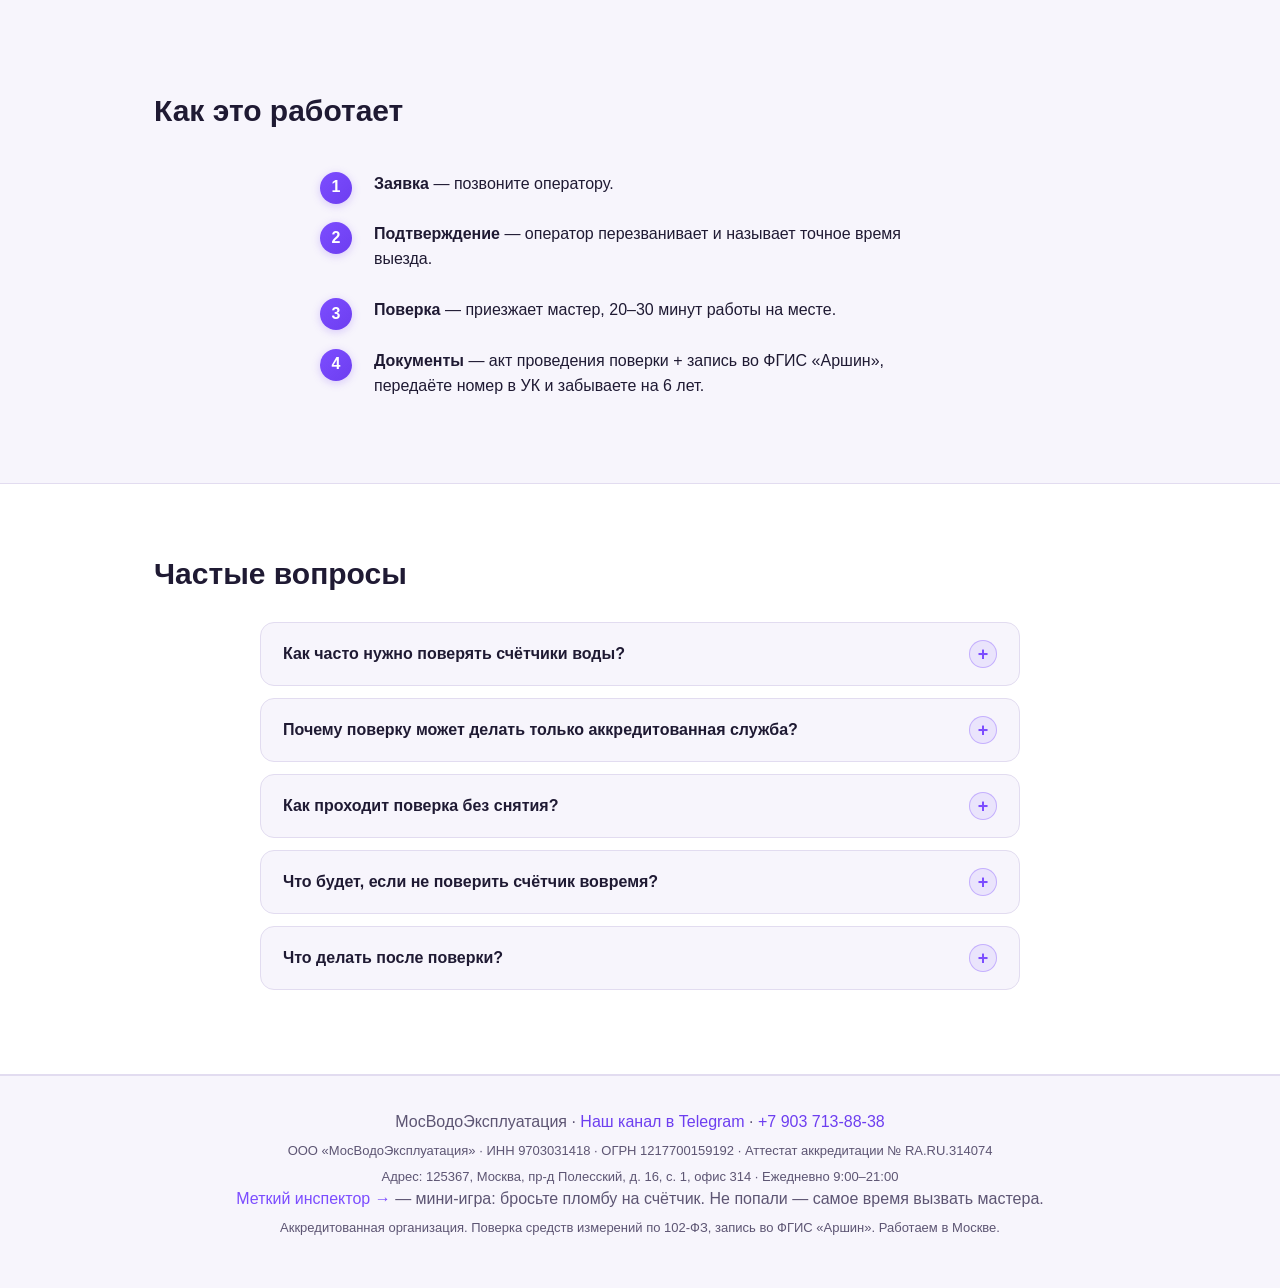
==== commit 1fe09c66: "Show Call button on mobile only" ====
--- a/index.html
+++ b/index.html
@@ -123,7 +123,7 @@
       <a href="#how">Как работаем</a>
       <a href="#registry">Документы</a>
       <a href="game.html">Игра</a>
-      <a href="tel:+79037138838" class="btn btn--ghost">Позвонить</a>
+      <a href="tel:+79037138838" class="btn btn--ghost nav-call">Позвонить</a>
       <button type="button" id="themeToggle" class="theme-toggle" aria-label="Переключить тему">
         <span class="theme-toggle__icon">◐</span>
         <span class="theme-toggle__label">Светлая</span>
--- a/styles.css
+++ b/styles.css
@@ -125,6 +125,7 @@
 .btn--ghost { border-color: var(--line2); color: var(--text); background: transparent; }
 .btn--ghost:hover { border-color: var(--accent); color: var(--accent); }
 .btn--full { width: 100%; font-size: 16px; padding: 14px; }
+.nav-call { display: none; }
 
 /* ===== Hero ===== */
 .hero {
@@ -322,6 +323,7 @@
 @media (max-width: 820px) {
   nav { gap: 14px; }
   nav a:not(.btn) { display: none; }
+  .nav-call { display: inline-block; }
   .brand-row { justify-content: center; }
   .hero { padding-top: 56px; }
   .section { padding-top: 52px; padding-bottom: 52px; }
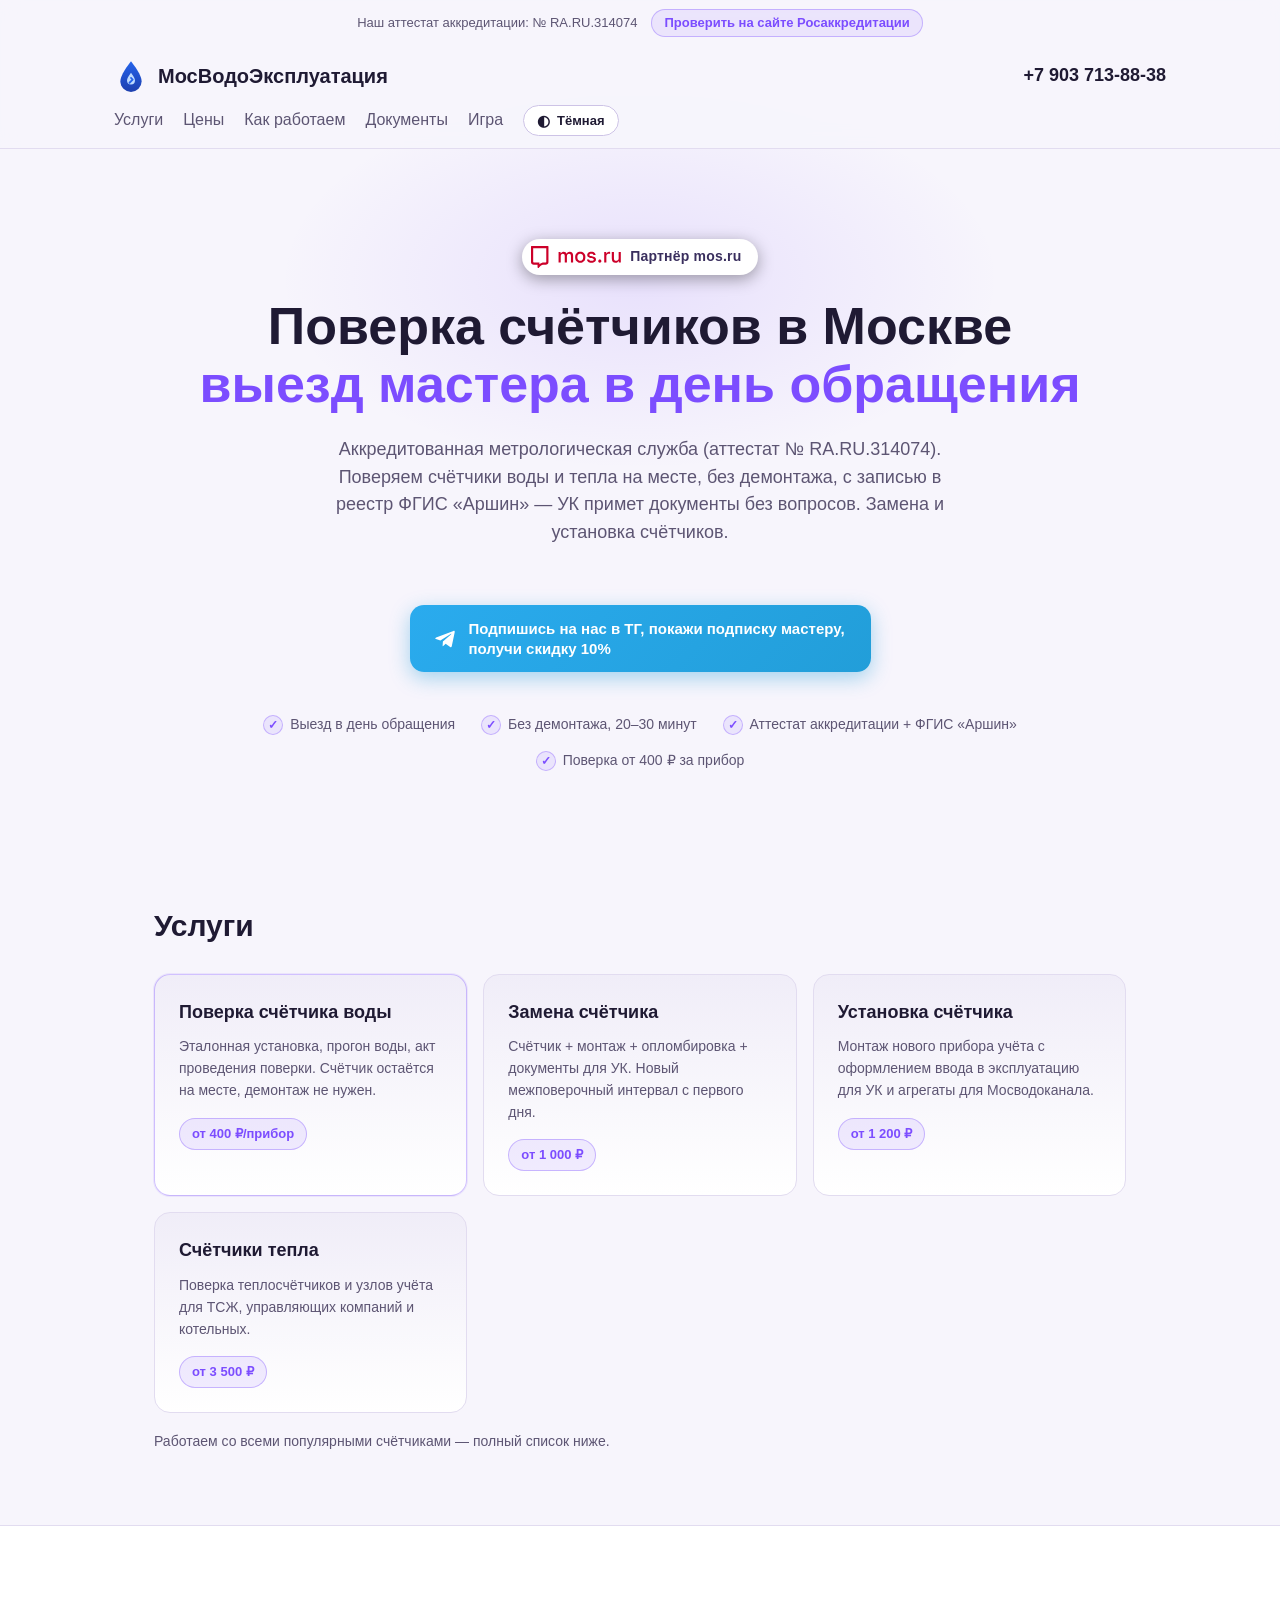
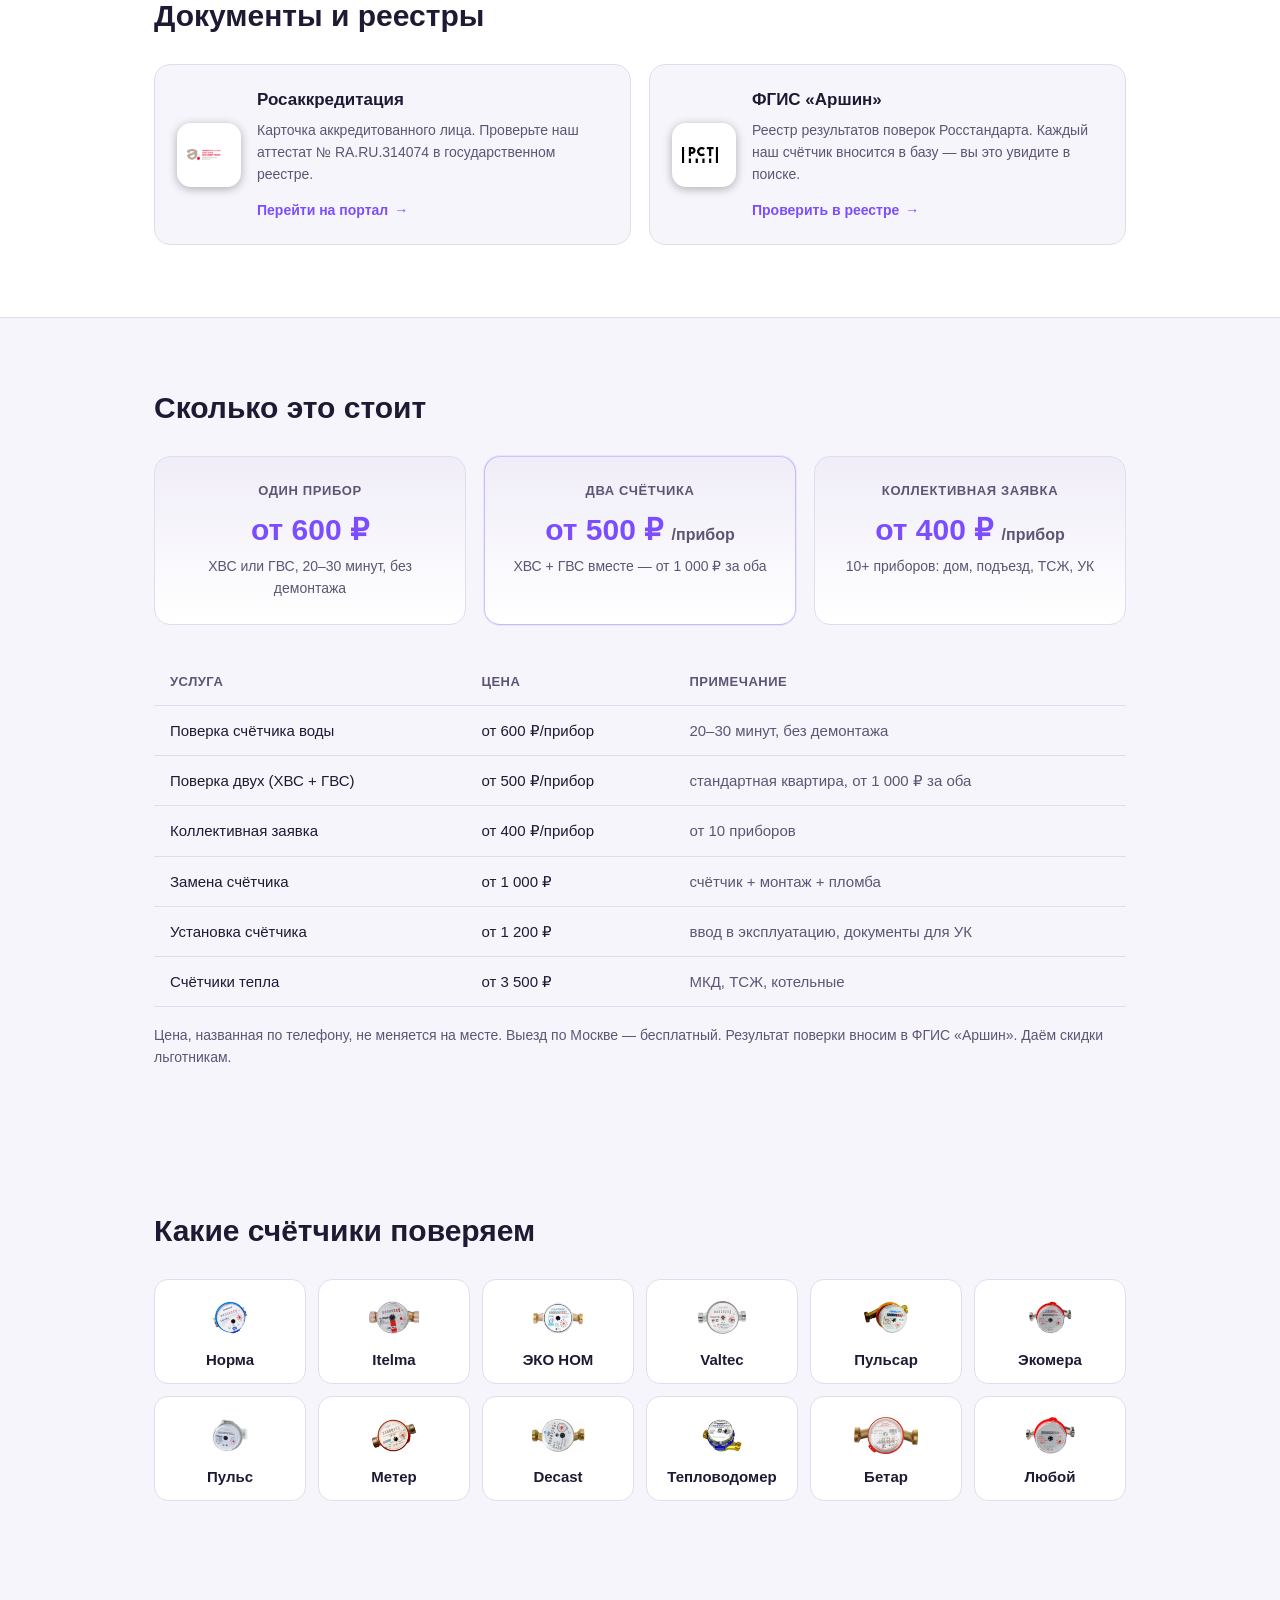
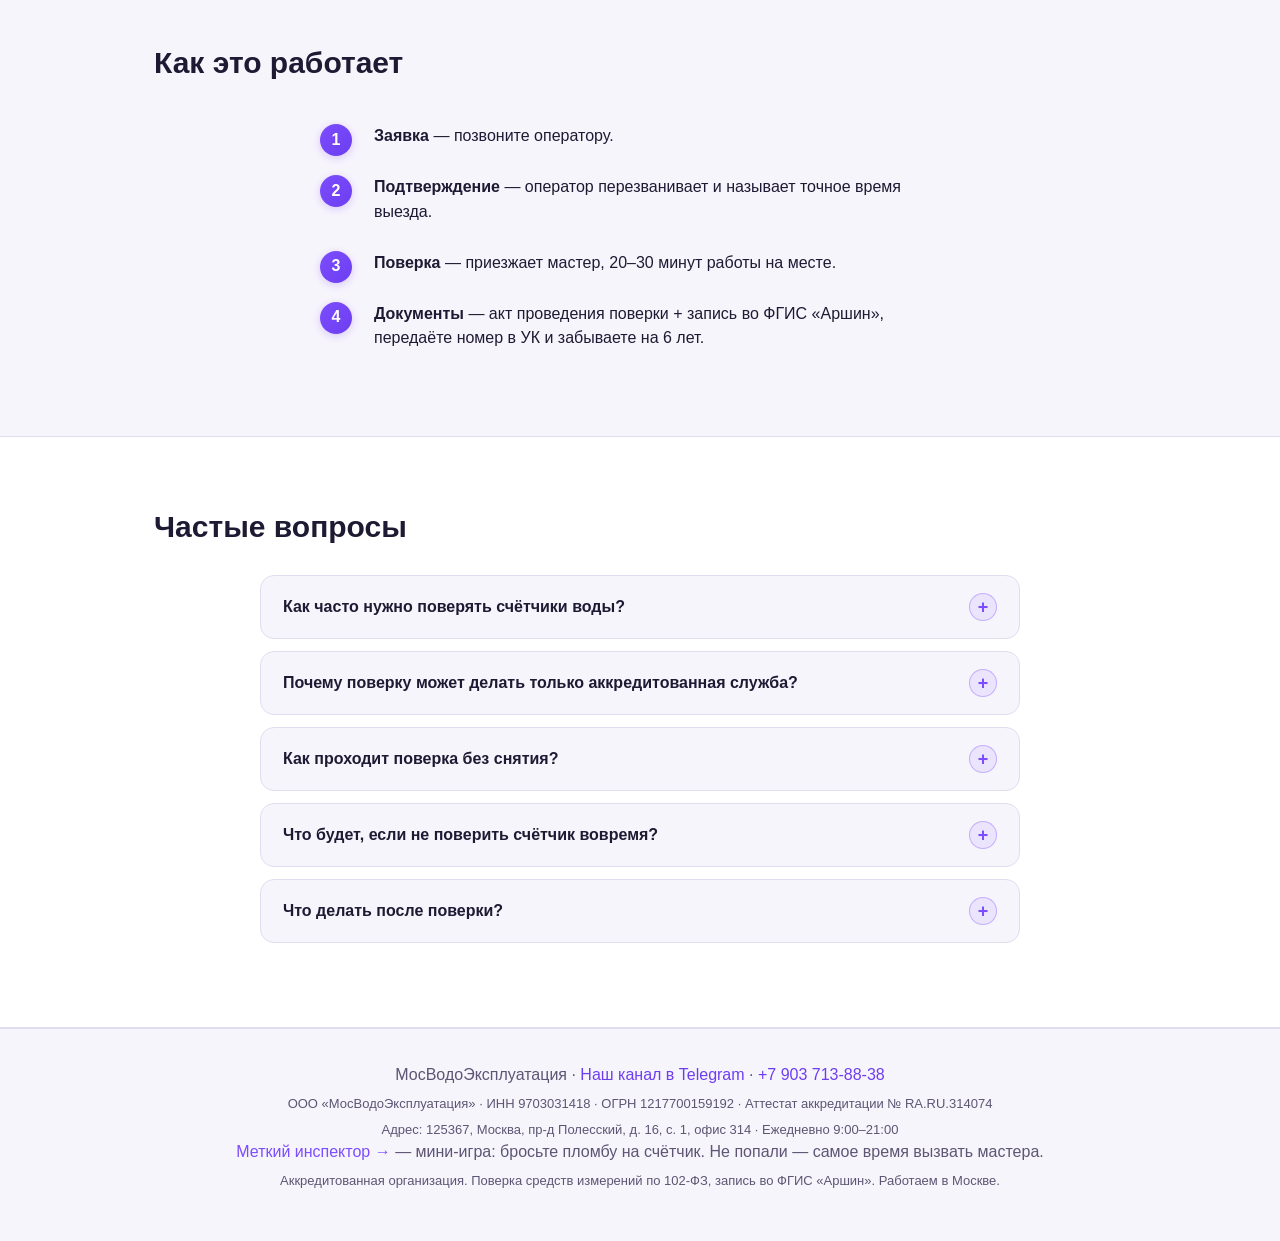
==== commit e5e193a7: "Hide call buttons on desktop, keep on mobile" ====
--- a/index.html
+++ b/index.html
@@ -123,7 +123,7 @@
       <a href="#how">Как работаем</a>
       <a href="#registry">Документы</a>
       <a href="game.html">Игра</a>
-      <a href="tel:+79037138838" class="btn btn--ghost nav-call">Позвонить</a>
+      <a href="tel:+79037138838" class="btn btn--ghost only-mobile">Позвонить</a>
       <button type="button" id="themeToggle" class="theme-toggle" aria-label="Переключить тему">
         <span class="theme-toggle__icon">◐</span>
         <span class="theme-toggle__label">Светлая</span>
@@ -144,7 +144,7 @@
      Поверяем счётчики воды и тепла на месте, без демонтажа, с записью в реестр ФГИС «Аршин» —
      УК примет документы без вопросов. Замена и установка счётчиков.</p>
   <div class="hero__cta">
-    <a href="tel:+79037138838" class="btn btn--primary">Позвонить оператору</a>
+      <a href="tel:+79037138838" class="btn btn--primary only-mobile">Позвонить оператору</a>
   </div>
   <a class="tg-promo" href="https://t.me/mosvodoexp" target="_blank" rel="nofollow">
     <svg viewBox="0 0 24 24" aria-hidden="true"><path d="M9.78 18.65l.28-4.23 7.68-6.92c.34-.31-.07-.46-.52-.19L7.74 13.3 3.64 12c-.88-.25-.89-.86.2-1.3l15.97-6.16c.73-.33 1.43.18 1.15 1.3l-2.72 12.81c-.19.91-.74 1.13-1.5.71L12.6 16.3l-1.99 1.93c-.23.23-.42.42-.83.42z"/></svg>
--- a/styles.css
+++ b/styles.css
@@ -125,7 +125,7 @@
 .btn--ghost { border-color: var(--line2); color: var(--text); background: transparent; }
 .btn--ghost:hover { border-color: var(--accent); color: var(--accent); }
 .btn--full { width: 100%; font-size: 16px; padding: 14px; }
-.nav-call { display: none; }
+.only-mobile { display: none; }
 
 /* ===== Hero ===== */
 .hero {
@@ -323,7 +323,7 @@
 @media (max-width: 820px) {
   nav { gap: 14px; }
   nav a:not(.btn) { display: none; }
-  .nav-call { display: inline-block; }
+  .only-mobile { display: inline-block; }
   .brand-row { justify-content: center; }
   .hero { padding-top: 56px; }
   .section { padding-top: 52px; padding-bottom: 52px; }
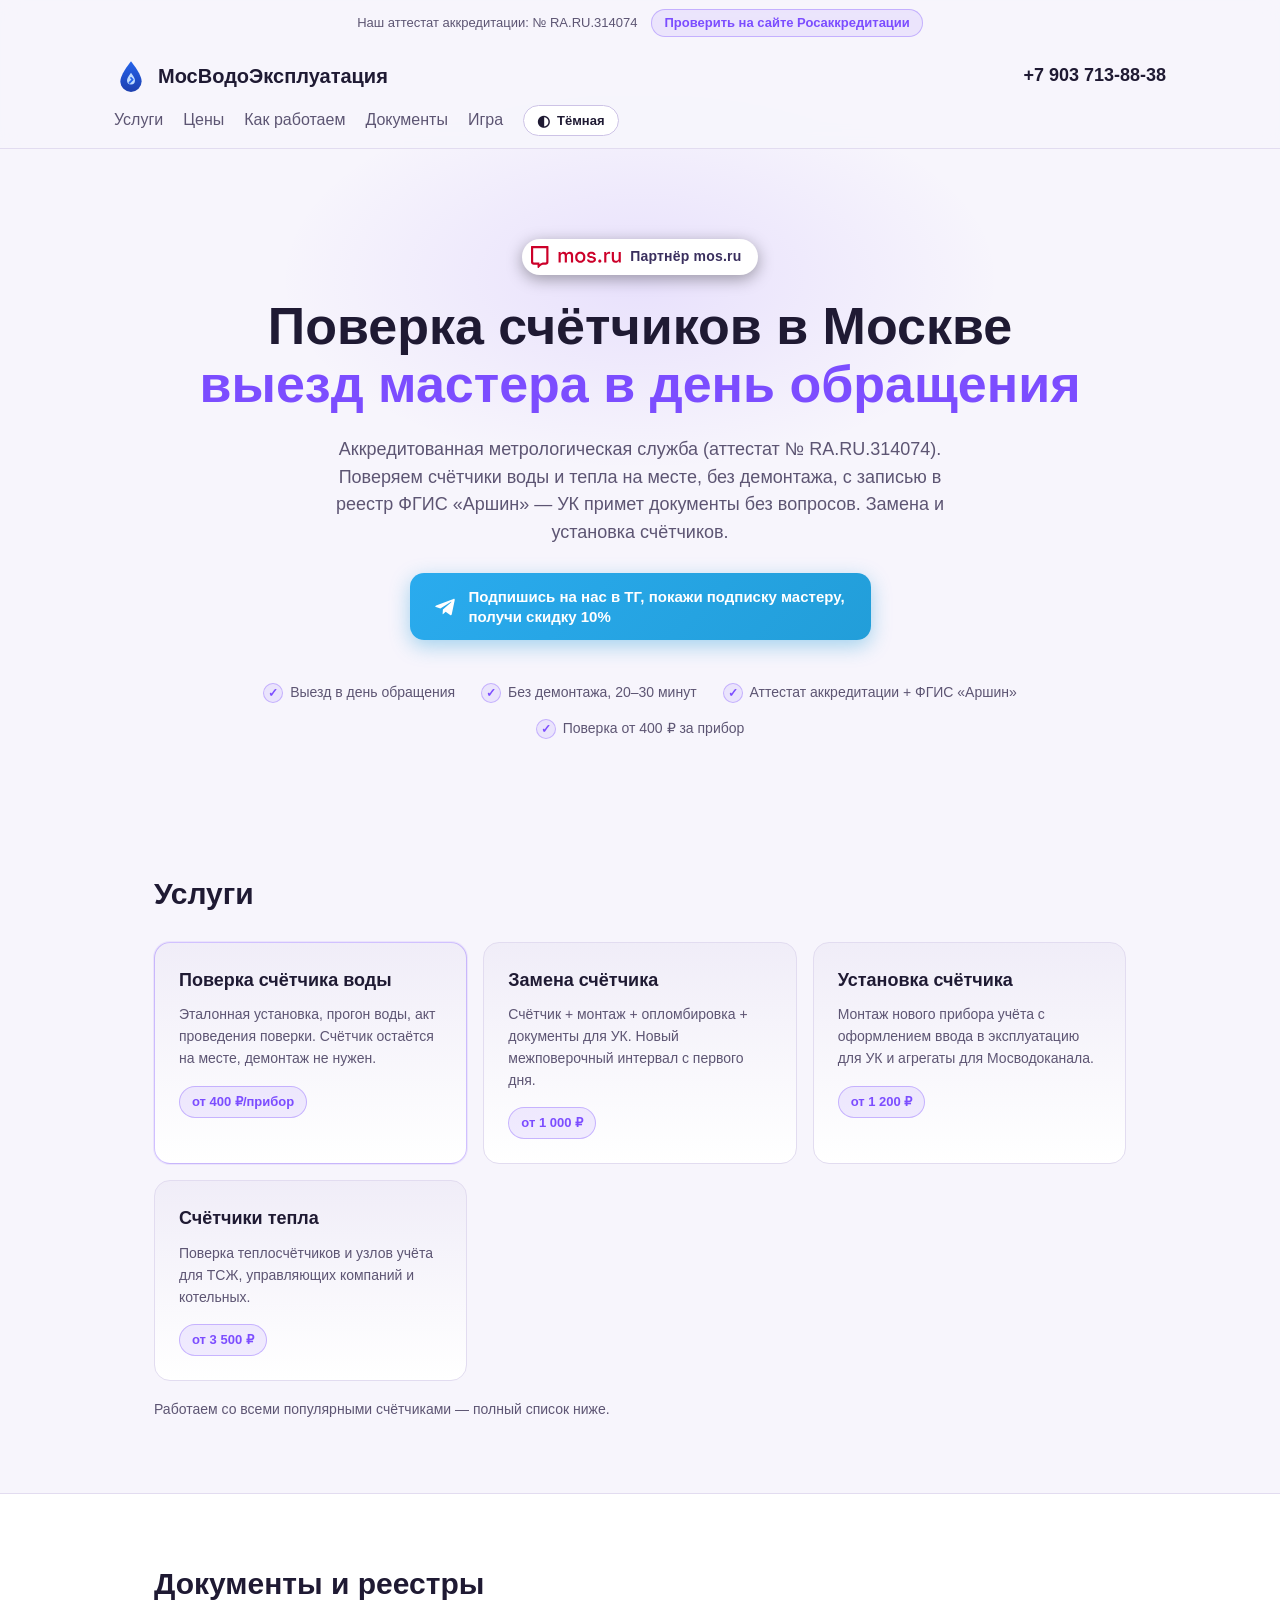
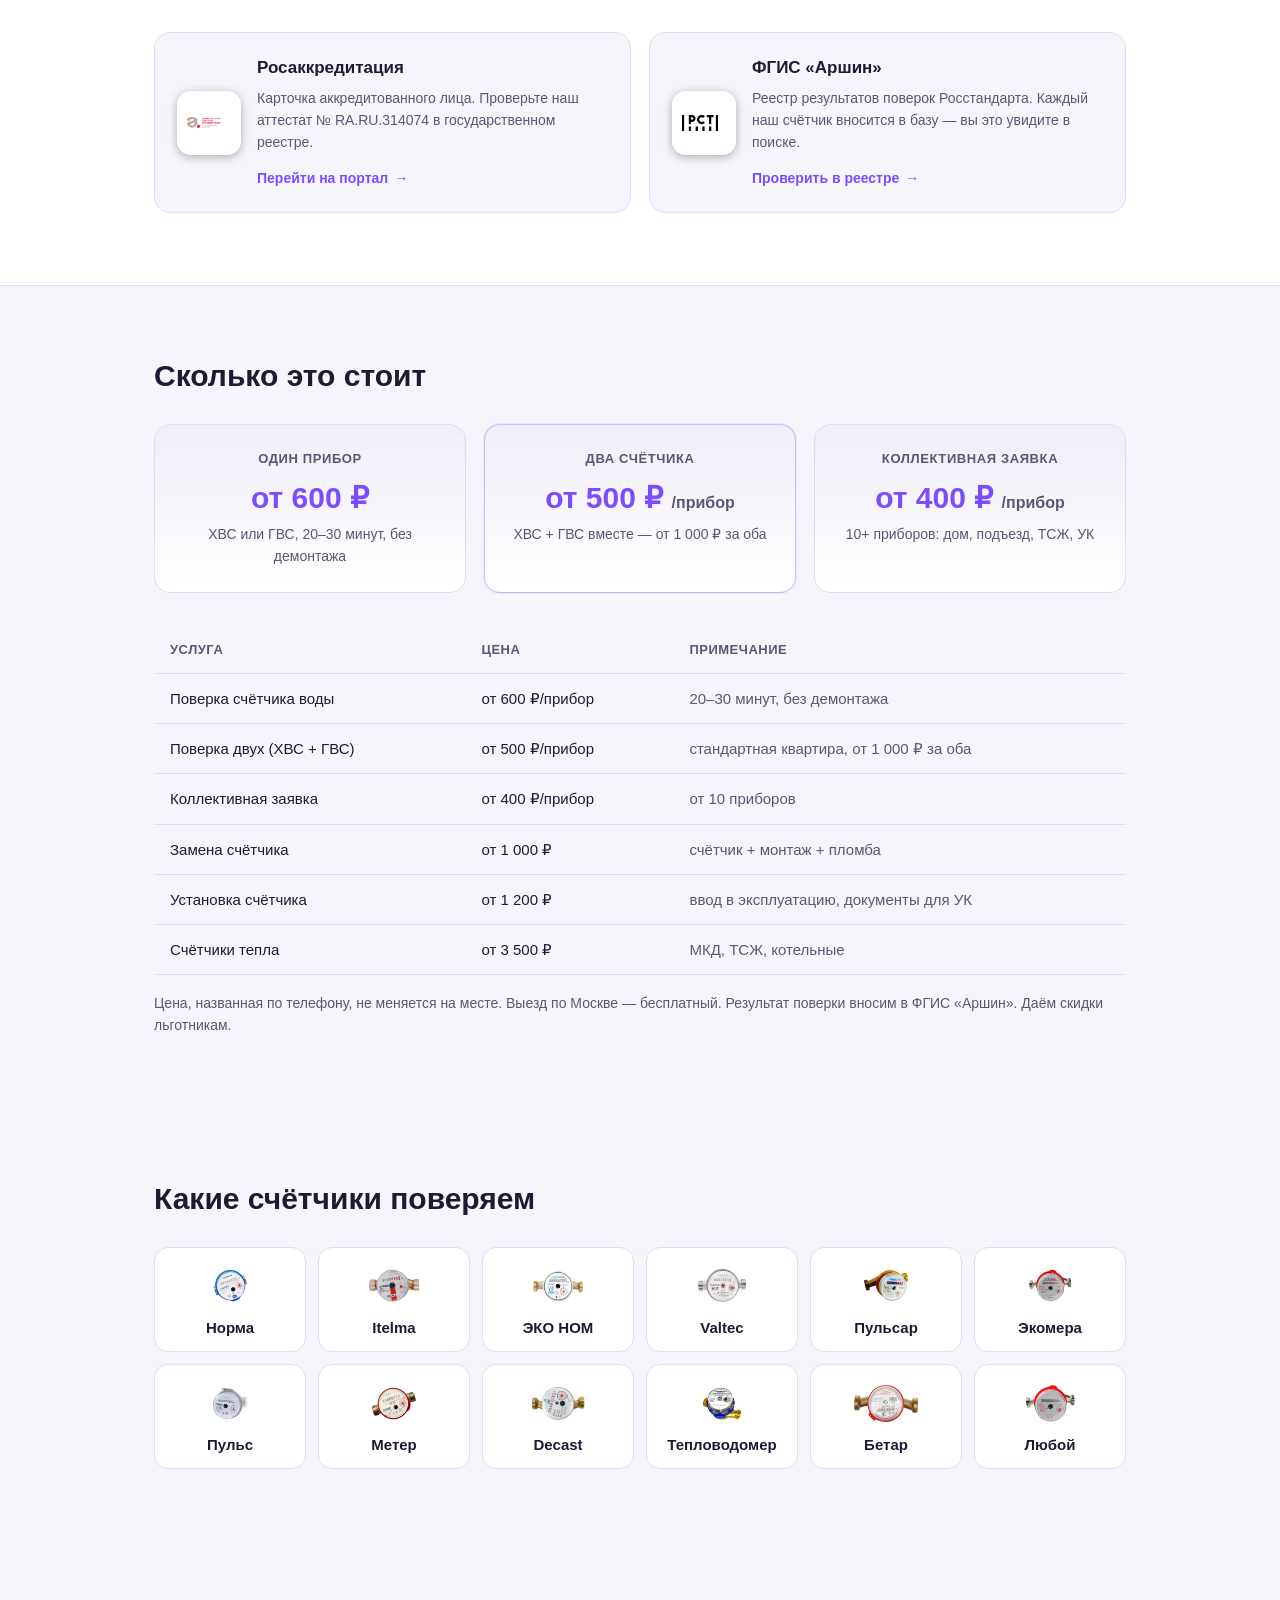
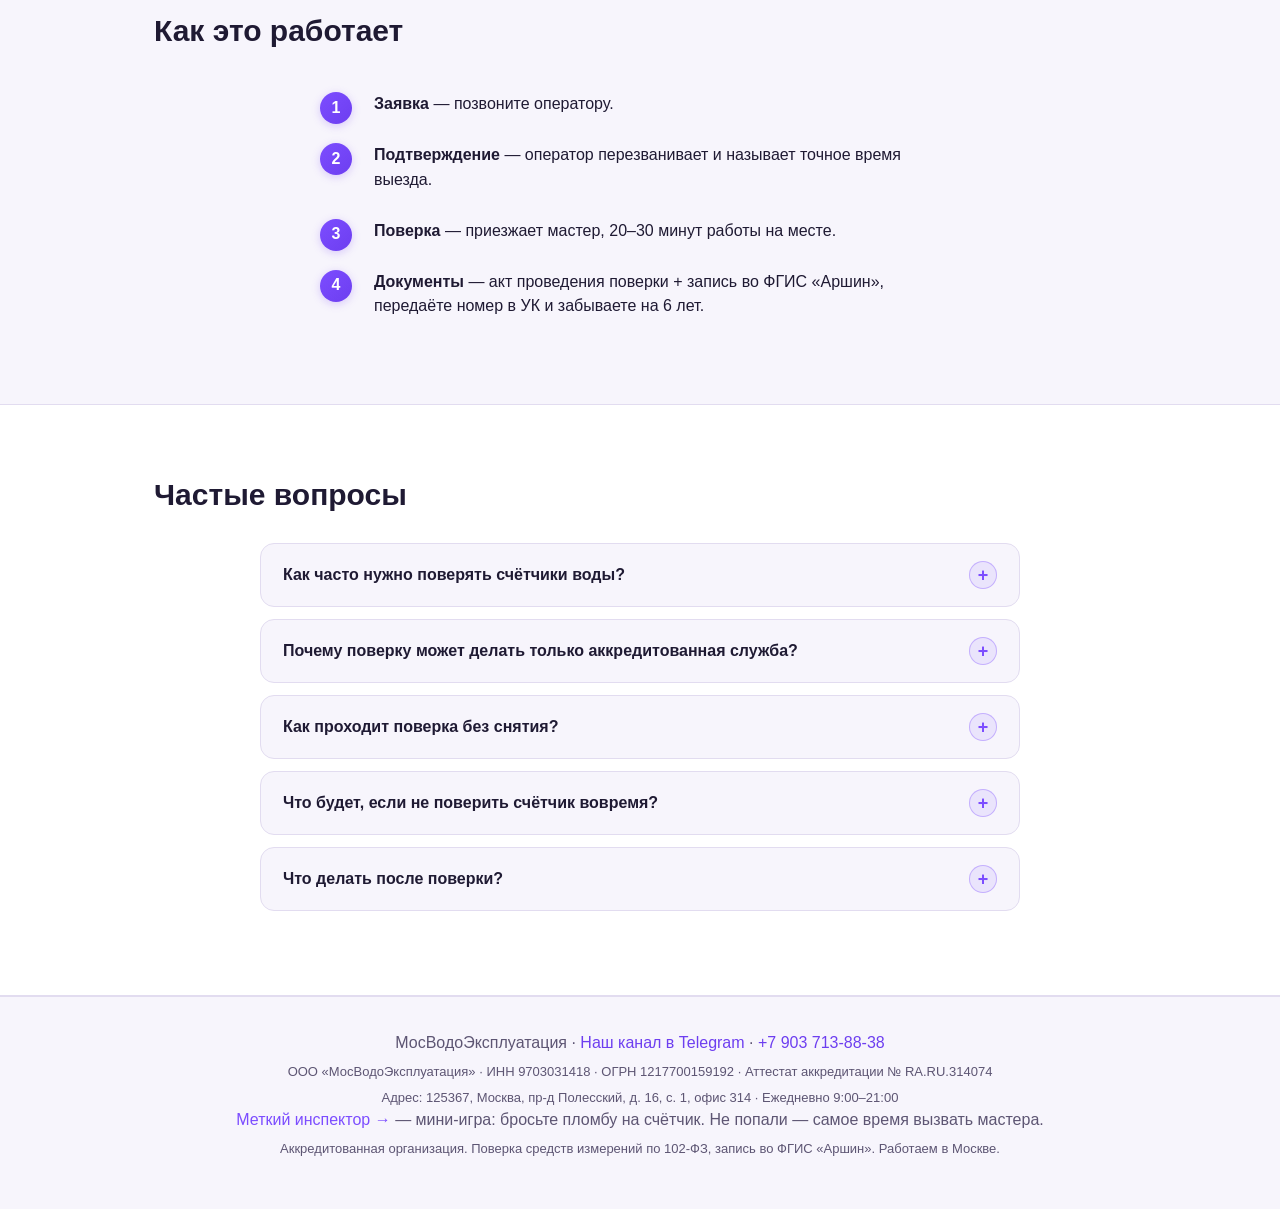
==== commit 104fe3a8: "Remove hero Call operator button" ====
--- a/index.html
+++ b/index.html
@@ -143,9 +143,6 @@
   <p class="hero__sub">Аккредитованная метрологическая служба (аттестат № RA.RU.314074).
      Поверяем счётчики воды и тепла на месте, без демонтажа, с записью в реестр ФГИС «Аршин» —
      УК примет документы без вопросов. Замена и установка счётчиков.</p>
-  <div class="hero__cta">
-      <a href="tel:+79037138838" class="btn btn--primary only-mobile">Позвонить оператору</a>
-  </div>
   <a class="tg-promo" href="https://t.me/mosvodoexp" target="_blank" rel="nofollow">
     <svg viewBox="0 0 24 24" aria-hidden="true"><path d="M9.78 18.65l.28-4.23 7.68-6.92c.34-.31-.07-.46-.52-.19L7.74 13.3 3.64 12c-.88-.25-.89-.86.2-1.3l15.97-6.16c.73-.33 1.43.18 1.15 1.3l-2.72 12.81c-.19.91-.74 1.13-1.5.71L12.6 16.3l-1.99 1.93c-.23.23-.42.42-.83.42z"/></svg>
     <span>Подпишись на нас в ТГ, покажи подписку мастеру, получи скидку 10%</span>
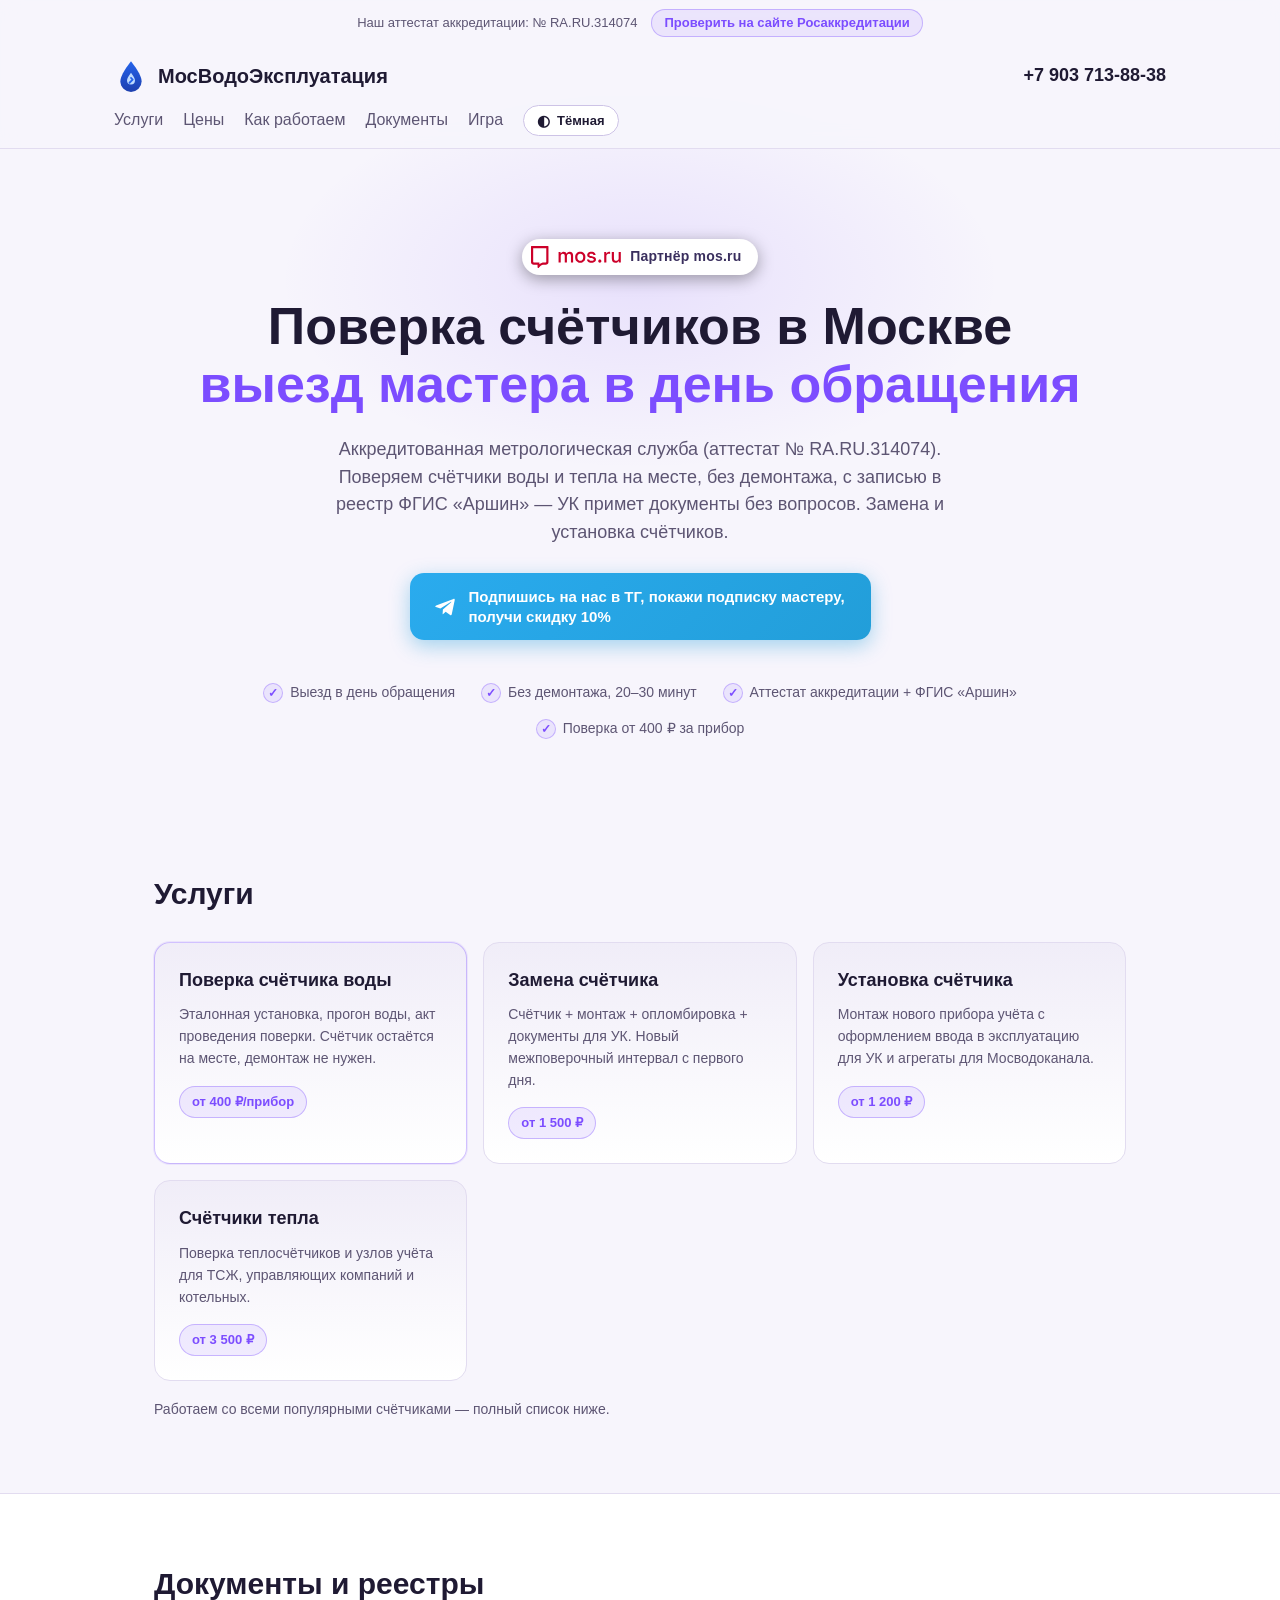
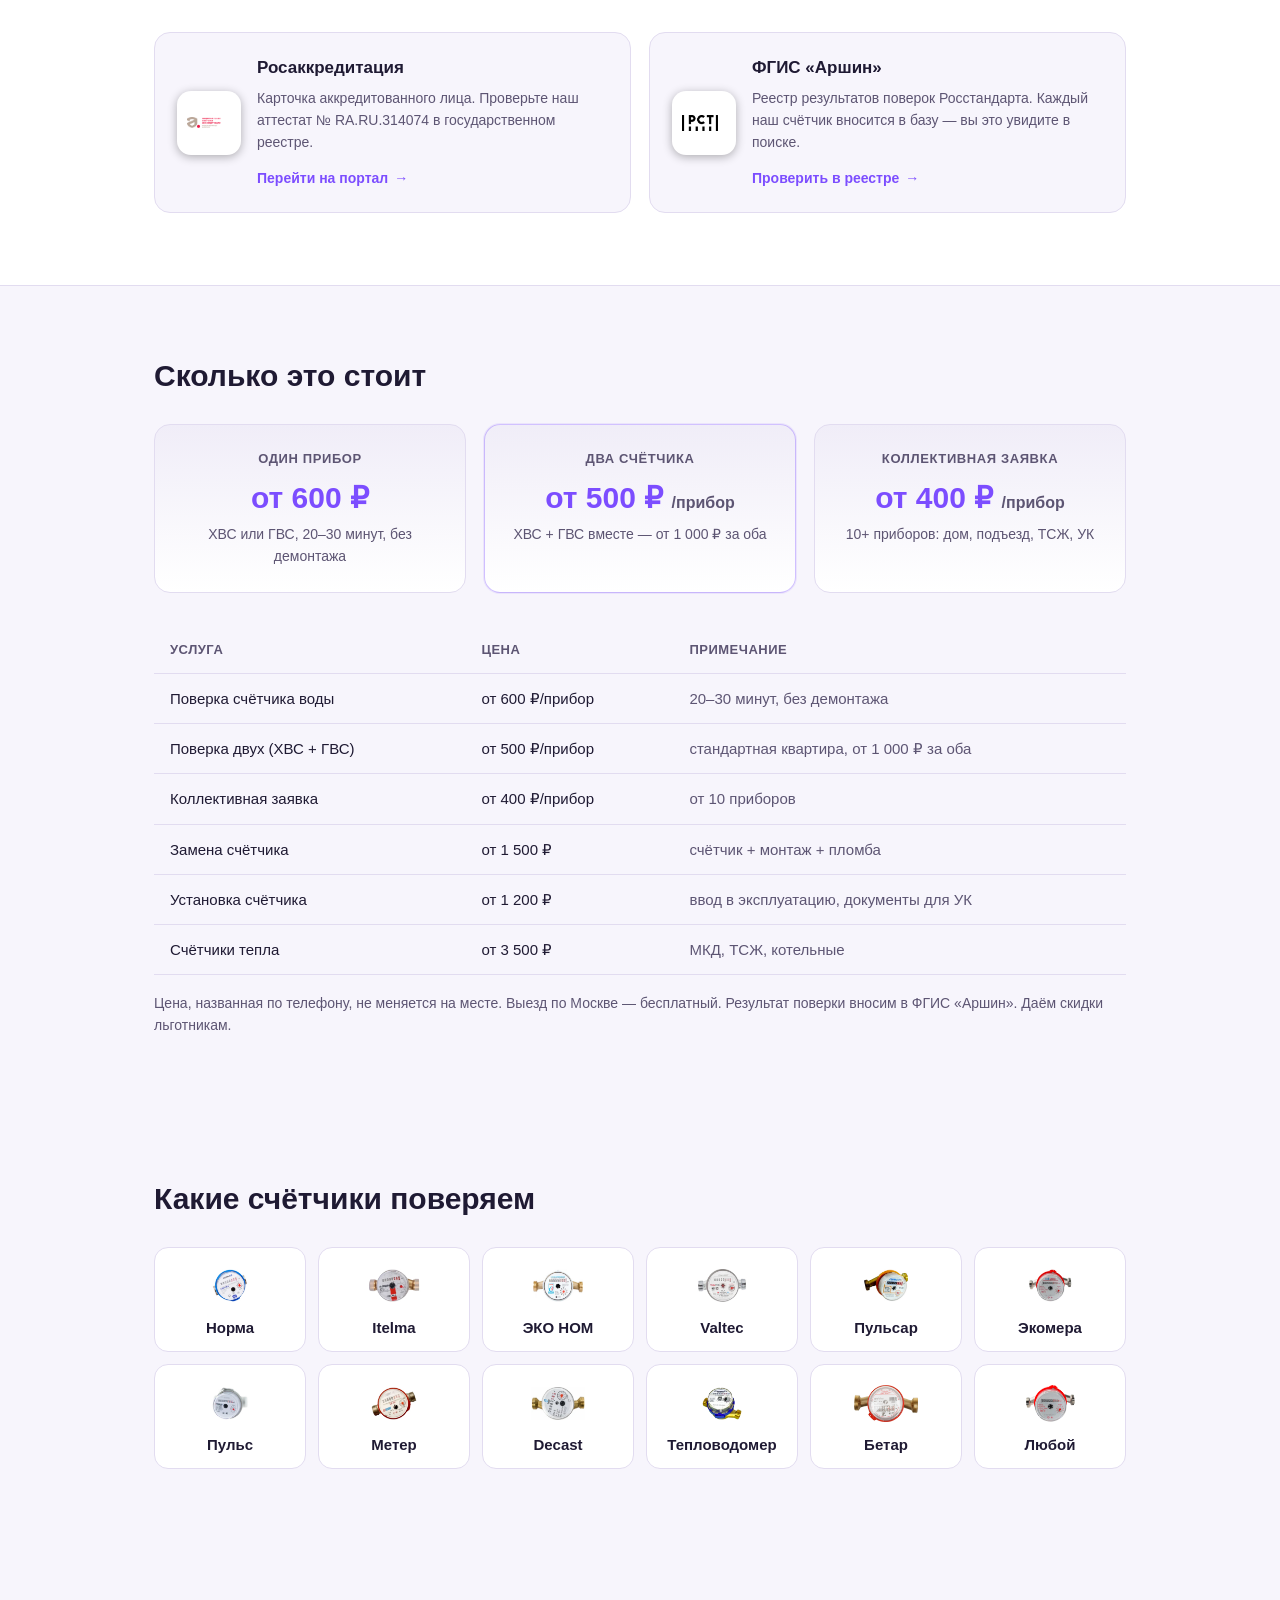
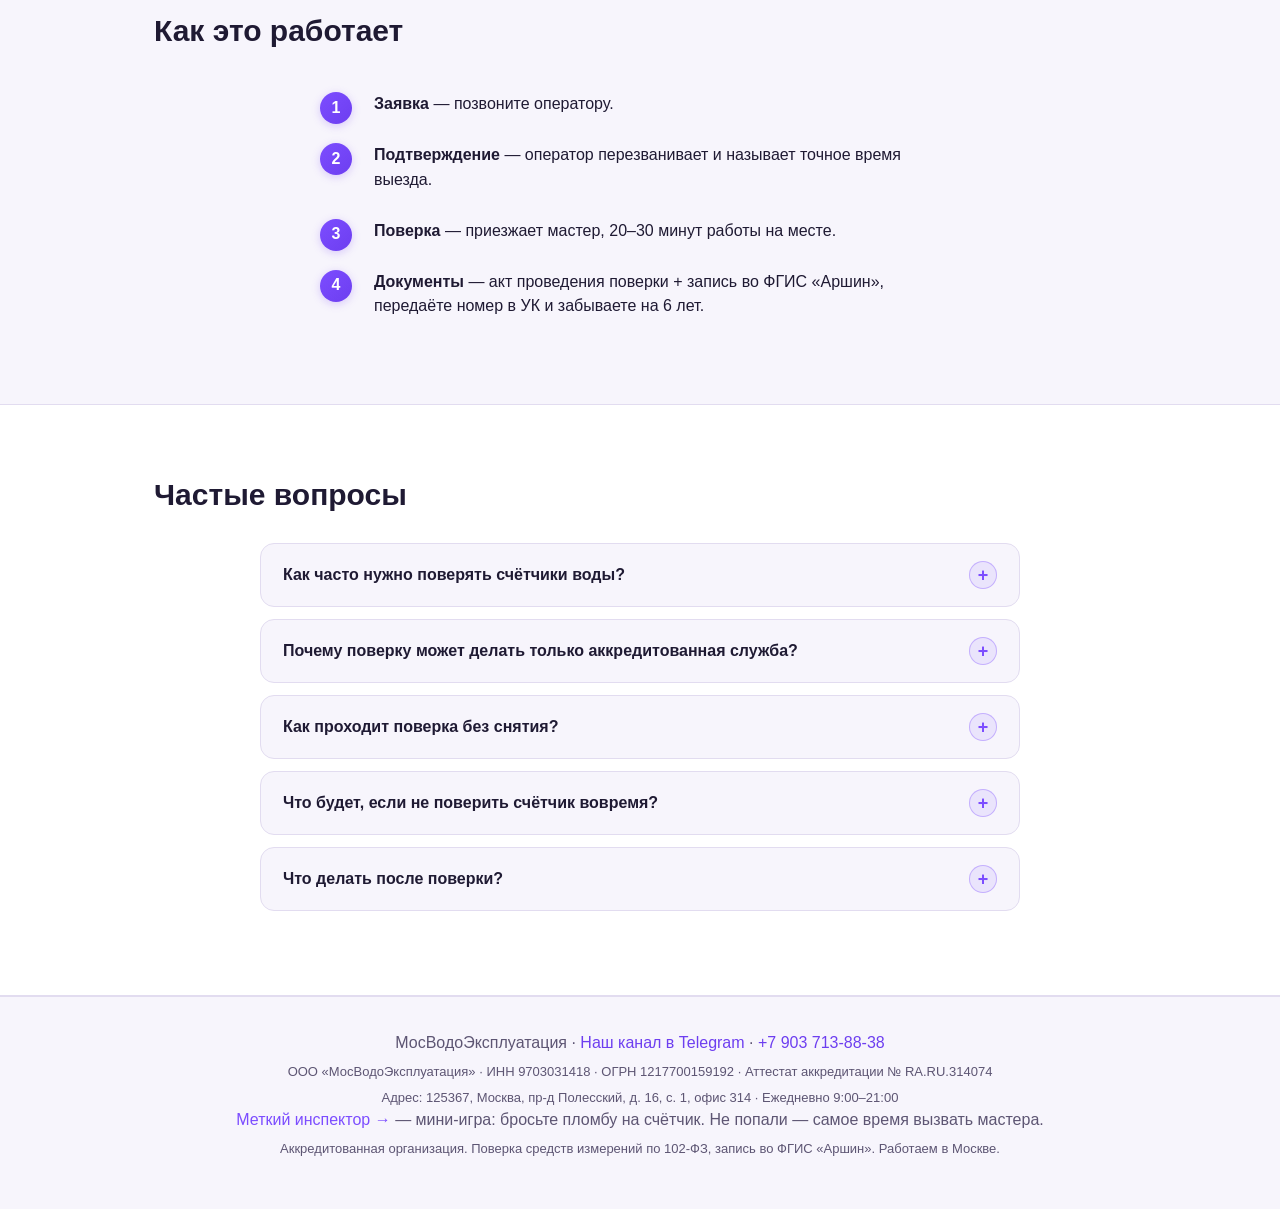
==== commit 91f49a3a: "Цена замены счётчика: 1 000 → 1 500 ₽ (синхронизация с каналом и CRM)" ====
--- a/index.html
+++ b/index.html
@@ -1,4 +1,4 @@
-﻿<!DOCTYPE html>
+<!DOCTYPE html>
 <html lang="ru">
 <head>
 <meta charset="UTF-8">
@@ -100,7 +100,7 @@
 <script>
   try {
     var t = localStorage.getItem('mve-theme');
-    if (t === 'light') document.documentElement.setAttribute('data-theme', 'light');
+    if (t !== 'dark') document.documentElement.setAttribute('data-theme', 'light');
   } catch (e) {}
 </script>
 
@@ -126,7 +126,7 @@
       <a href="tel:+79037138838" class="btn btn--ghost only-mobile">Позвонить</a>
       <button type="button" id="themeToggle" class="theme-toggle" aria-label="Переключить тему">
         <span class="theme-toggle__icon">◐</span>
-        <span class="theme-toggle__label">Светлая</span>
+        <span class="theme-toggle__label">Тёмная</span>
       </button>
     </nav>
   </div>
@@ -166,7 +166,7 @@
     <div class="card">
       <h3>Замена счётчика</h3>
       <p>Счётчик + монтаж + опломбировка + документы для УК. Новый межповерочный интервал с первого дня.</p>
-      <span class="card__tag">от 1 000 ₽</span>
+      <span class="card__tag">от 1 500 ₽</span>
     </div>
     <div class="card">
       <h3>Установка счётчика</h3>
@@ -234,7 +234,7 @@
     <tr><td>Поверка счётчика воды</td><td>от 600 ₽/прибор</td><td>20–30 минут, без демонтажа</td></tr>
     <tr><td>Поверка двух (ХВС + ГВС)</td><td>от 500 ₽/прибор</td><td>стандартная квартира, от 1 000 ₽ за оба</td></tr>
     <tr><td>Коллективная заявка</td><td>от 400 ₽/прибор</td><td>от 10 приборов</td></tr>
-    <tr><td>Замена счётчика</td><td>от 1 000 ₽</td><td>счётчик + монтаж + пломба</td></tr>
+    <tr><td>Замена счётчика</td><td>от 1 500 ₽</td><td>счётчик + монтаж + пломба</td></tr>
     <tr><td>Установка счётчика</td><td>от 1 200 ₽</td><td>ввод в эксплуатацию, документы для УК</td></tr>
     <tr><td>Счётчики тепла</td><td>от 3 500 ₽</td><td>МКД, ТСЖ, котельные</td></tr>
   </table>
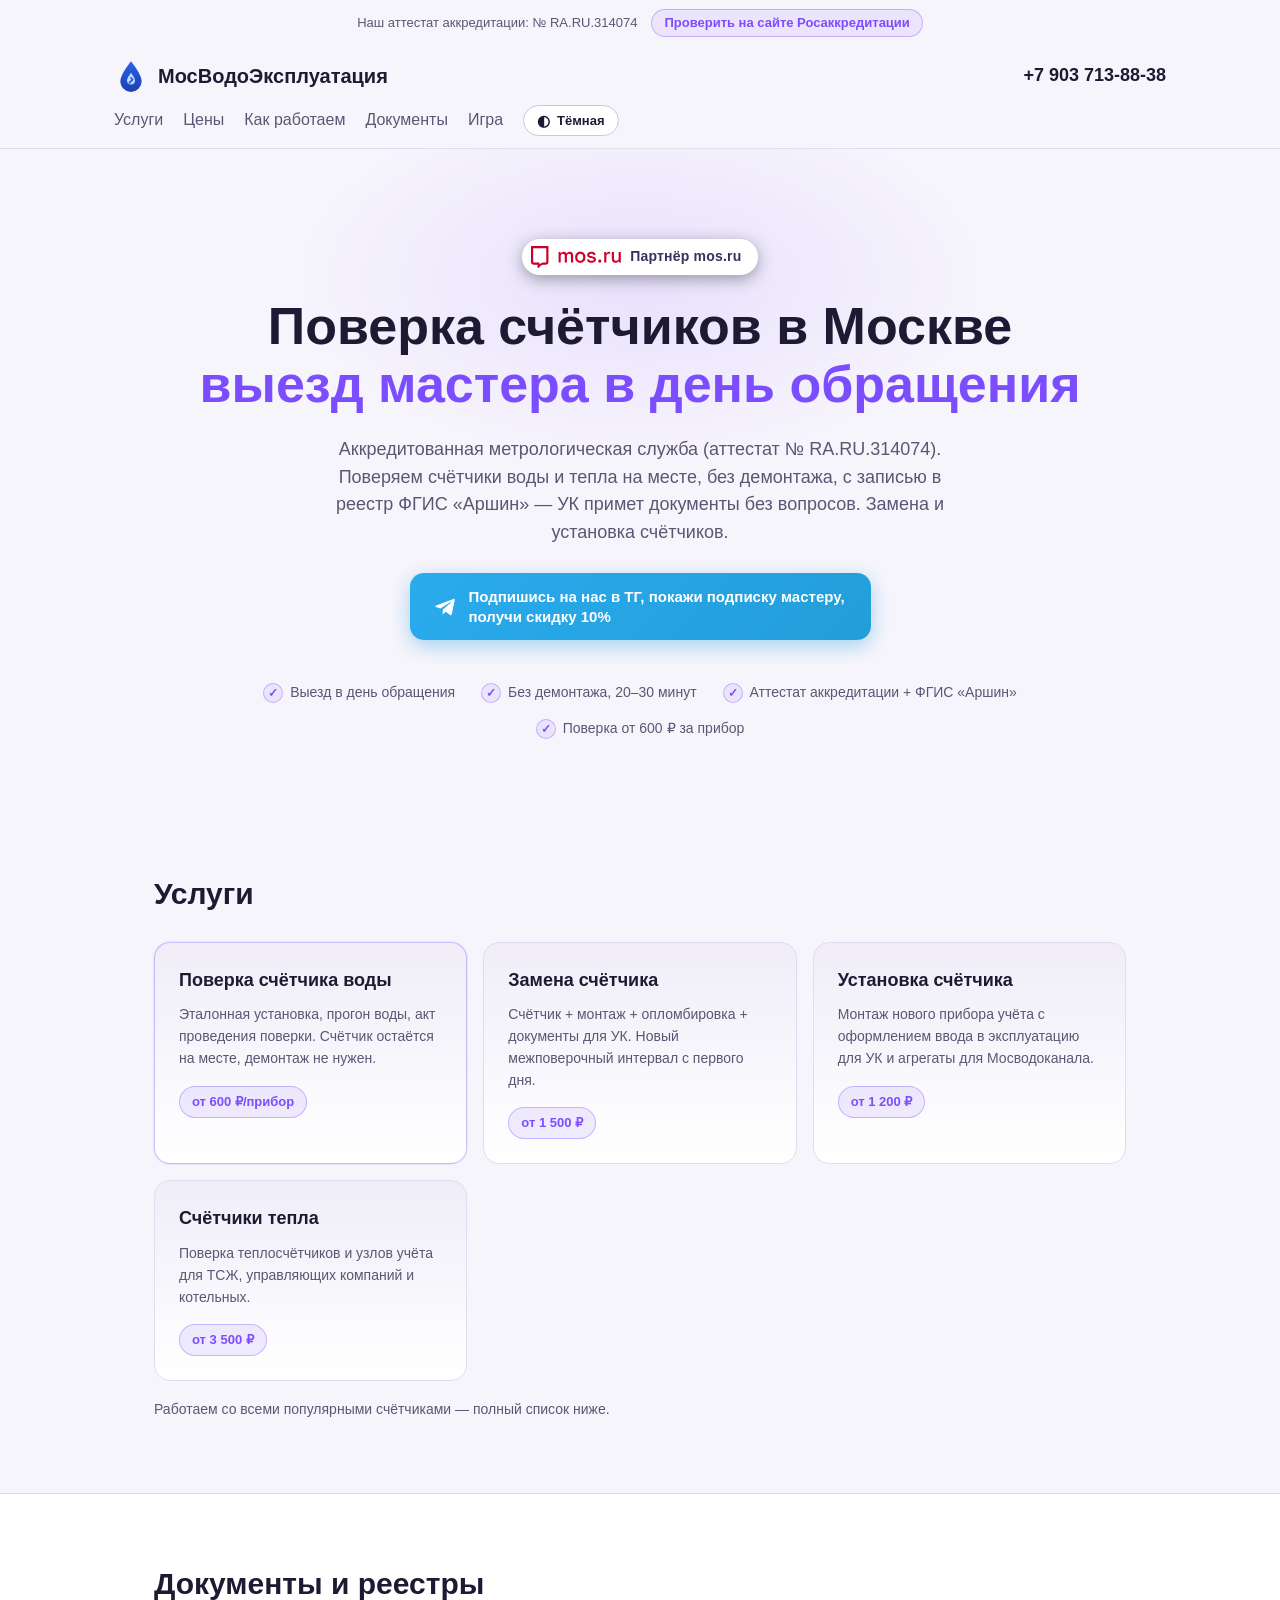
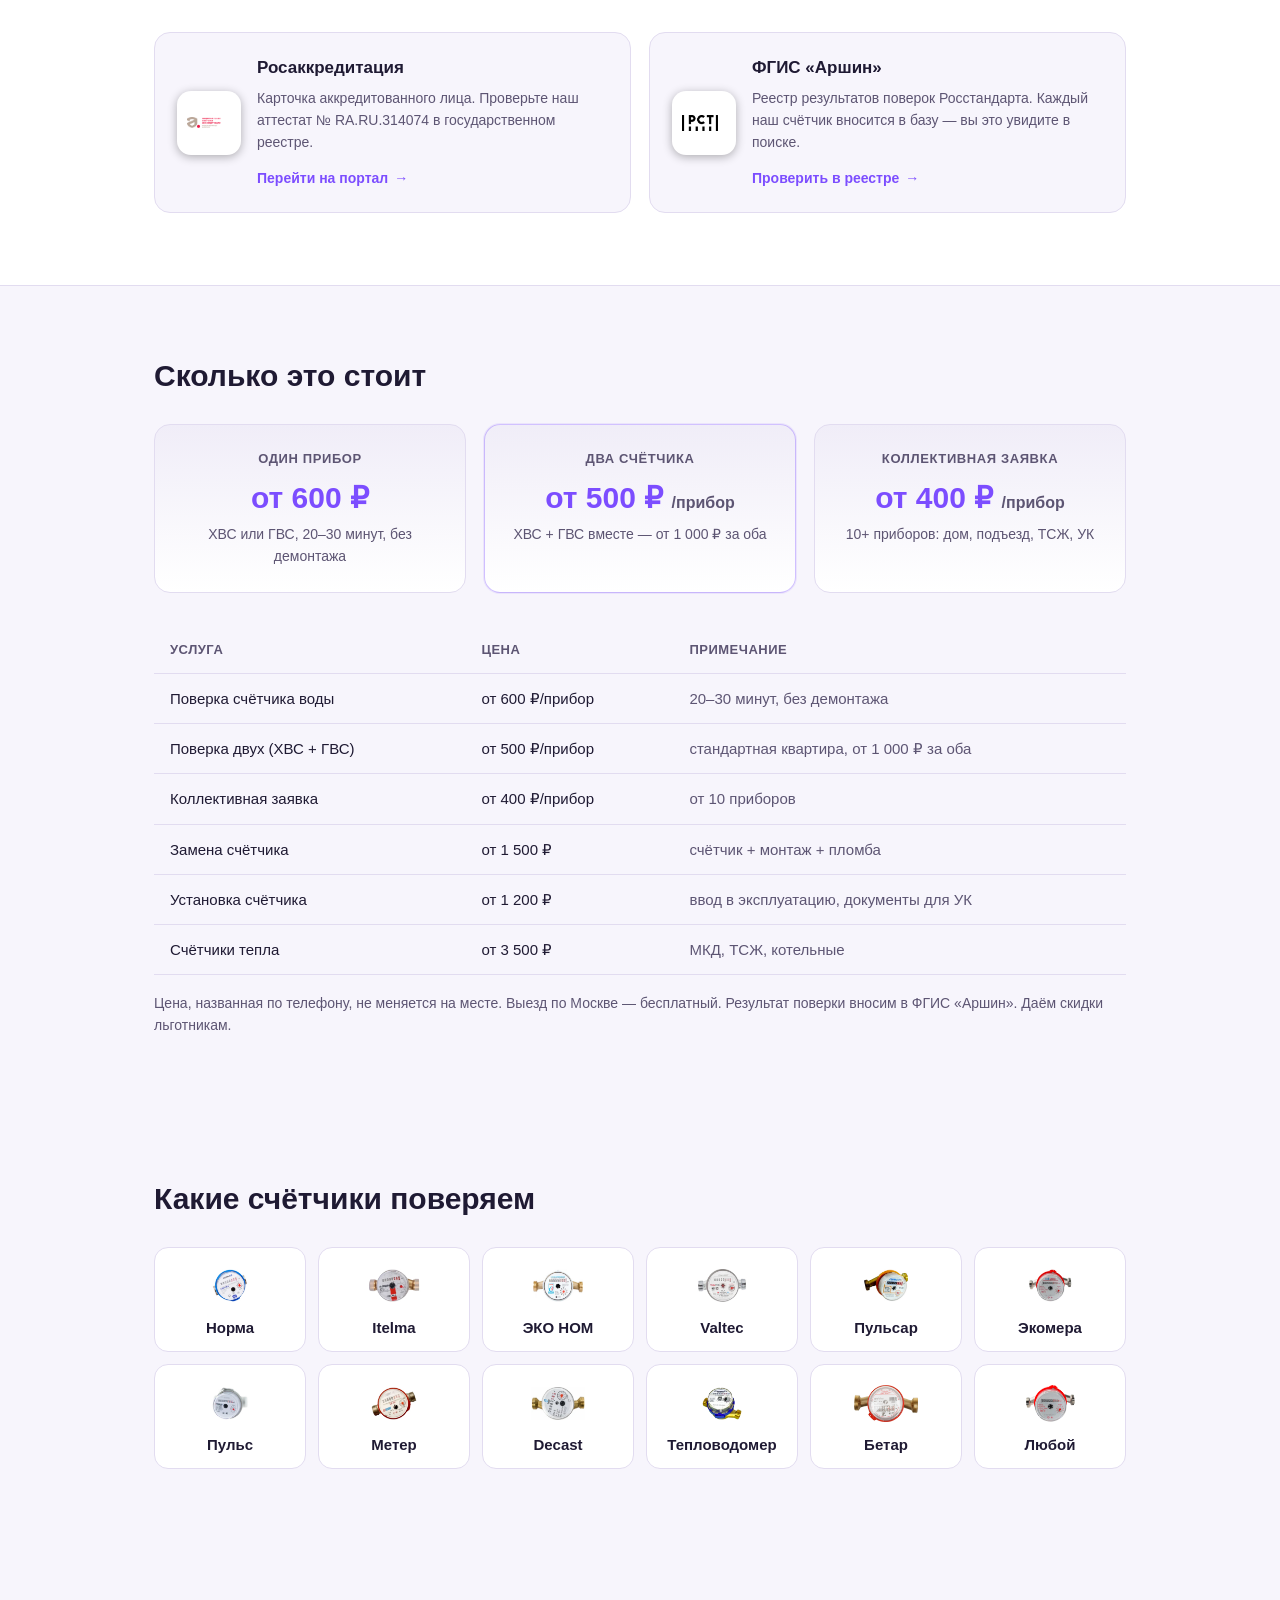
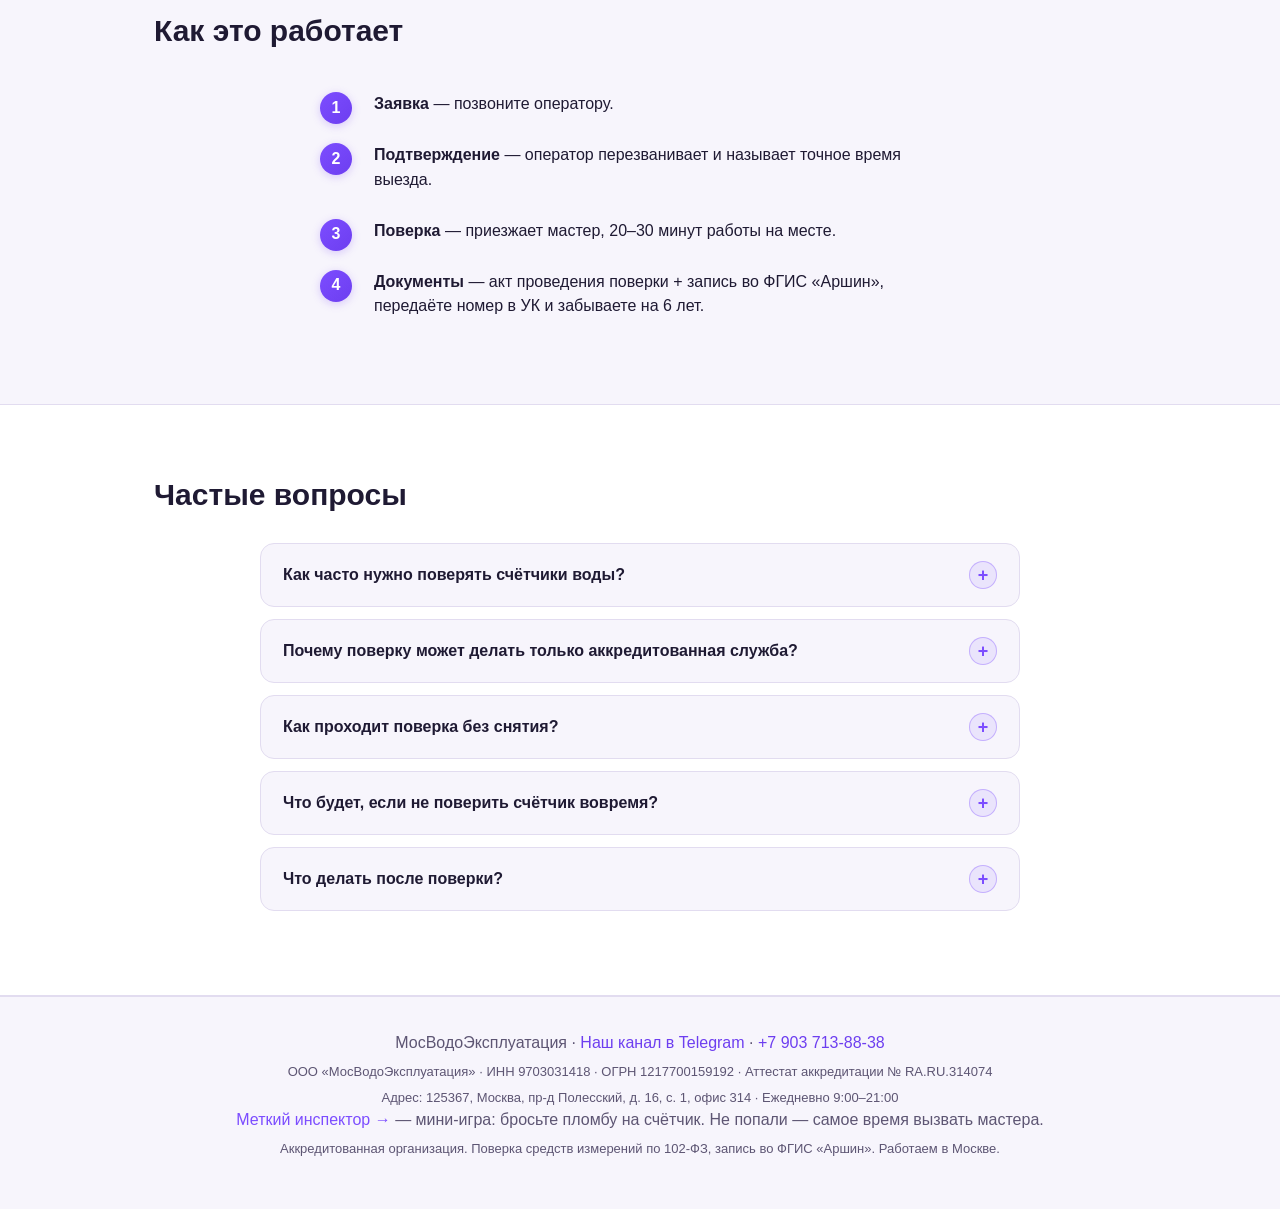
==== commit 44a6827d: "Метрика 112874332 + цель zvonok на tel-клик; tel-ссылки в шапке/подвале; цены 600/500/400 единообраз" ====
--- a/index.html
+++ b/index.html
@@ -95,6 +95,23 @@
 </script>
 <link rel="stylesheet" href="styles.css">
 <script src="theme.js" defer></script>
+<!-- Yandex.Metrika counter -->
+<script type="text/javascript">
+   (function(m,e,t,r,i,k,a){m[i]=m[i]||function(){(m[i].a=m[i].a||[]).push(arguments)};
+   m[i].l=1*new Date();k=e.createElement(t),a=e.getElementsByTagName(t)[0],
+   k.async=1,k.src=r,a.parentNode.insertBefore(k,a)})
+   (window,document,"script","https://mc.yandex.ru/metrika/tag.js","ym");
+
+   ym(112874332, "init", {clickmap:true,trackLinks:true,accurateTrackBounce:true});
+</script>
+<noscript><div><img src="https://mc.yandex.ru/watch/112874332" style="position:absolute; left:-9999px;" alt="" /></div></noscript>
+<!-- /Yandex.Metrika counter -->
+<script>
+document.addEventListener('click', function (e) {
+  var a = e.target.closest ? e.target.closest('a[href^="tel:"]') : null;
+  if (a && window.ym) { ym(112874332, 'reachGoal', 'zvonok'); }
+});
+</script>
 </head>
 <body>
 <script>
@@ -115,7 +132,7 @@
         <img src="assets/logo.svg" alt="МосВодоЭксплуатация" width="34" height="34">
         <span class="brand__name">МосВодоЭксплуатация</span>
       </div>
-      <a href="#" id="navPhone" class="header__phone">+7 903 713-88-38</a>
+      <a href="tel:+79037138838" id="navPhone" class="header__phone">+7 903 713-88-38</a>
     </div>
     <nav>
       <a href="#services">Услуги</a>
@@ -151,7 +168,7 @@
     <li>Выезд в день обращения</li>
     <li>Без демонтажа, 20–30 минут</li>
     <li>Аттестат аккредитации + ФГИС «Аршин»</li>
-    <li>Поверка от 400 ₽ за прибор</li>
+    <li>Поверка от 600 ₽ за прибор</li>
   </ul>
 </section>
 
@@ -161,7 +178,7 @@
     <div class="card card--hot">
       <h3>Поверка счётчика воды</h3>
       <p>Эталонная установка, прогон воды, акт проведения поверки. Счётчик остаётся на месте, демонтаж не нужен.</p>
-      <span class="card__tag">от 400 ₽/прибор</span>
+      <span class="card__tag">от 600 ₽/прибор</span>
     </div>
     <div class="card">
       <h3>Замена счётчика</h3>
@@ -307,7 +324,7 @@
 </section>
 
 <footer class="footer">
-  <p>МосВодоЭксплуатация · <a href="https://t.me/mosvodoexp" id="footerChannel">Наш канал в Telegram</a> · <a href="#" id="footerPhone">+7 903 713-88-38</a></p>
+  <p>МосВодоЭксплуатация · <a href="https://t.me/mosvodoexp" id="footerChannel">Наш канал в Telegram</a> · <a href="tel:+79037138838" id="footerPhone">+7 903 713-88-38</a></p>
   <p class="footer__small">ООО «МосВодоЭксплуатация» · ИНН 9703031418 · ОГРН 1217700159192 · Аттестат аккредитации № RA.RU.314074</p>
   <p class="footer__small">Адрес: 125367, Москва, пр-д Полесский, д. 16, с. 1, офис 314 · Ежедневно 9:00–21:00</p>
   <p><a href="game.html" style="color:var(--accent)">Меткий инспектор →</a> — мини-игра: бросьте пломбу на счётчик. Не попали — самое время вызвать мастера.</p>
--- a/styles.css
+++ b/styles.css
@@ -51,6 +51,7 @@
   color: var(--text);
   line-height: 1.55;
   -webkit-font-smoothing: antialiased;
+  overflow-x: hidden;
 }
 
 a { color: var(--link); text-decoration: none; }
@@ -329,4 +330,21 @@
   .section { padding-top: 52px; padding-bottom: 52px; }
   .section--alt { padding-top: 52px; padding-bottom: 52px; }
   .step { font-size: 15px; }
+  .btn { min-height: 44px; display: inline-flex; align-items: center; }
+  .theme-toggle { min-height: 44px; min-width: 44px; justify-content: center; }
+}
+/* Таблица цен в карточки на узких экранах */
+@media (max-width: 640px) {
+  .pricetable, .pricetable tbody, .pricetable tr, .pricetable td { display: block; width: 100%; }
+  .pricetable thead { display: none; }
+  .pricetable tr {
+    background: var(--card);
+    border: 1px solid var(--line);
+    border-radius: 12px;
+    padding: 12px 16px;
+    margin-bottom: 10px;
+  }
+  .pricetable td { border-bottom: none; padding: 2px 0; font-size: 14px; }
+  .pricetable td:first-child { font-weight: 700; font-size: 15px; }
+  .pricetable td:nth-child(2) { color: var(--accent); font-weight: 700; }
 }
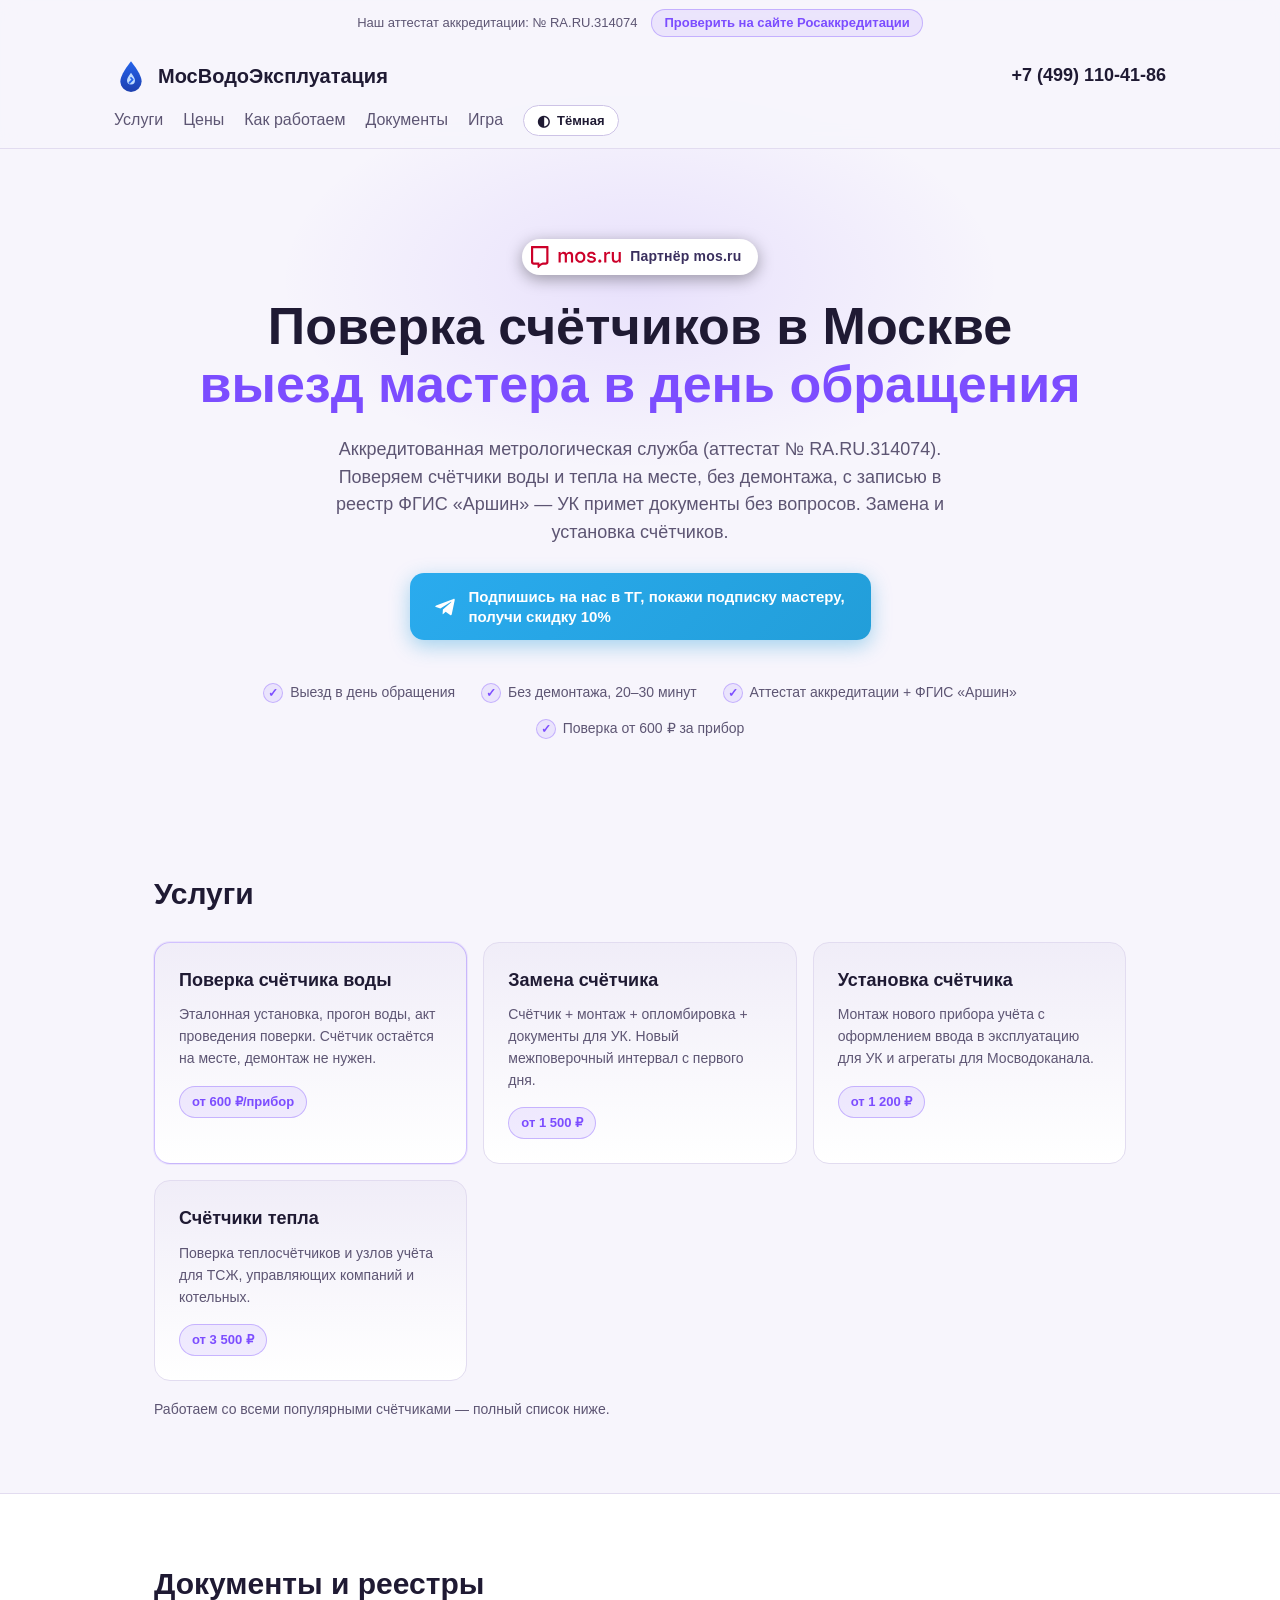
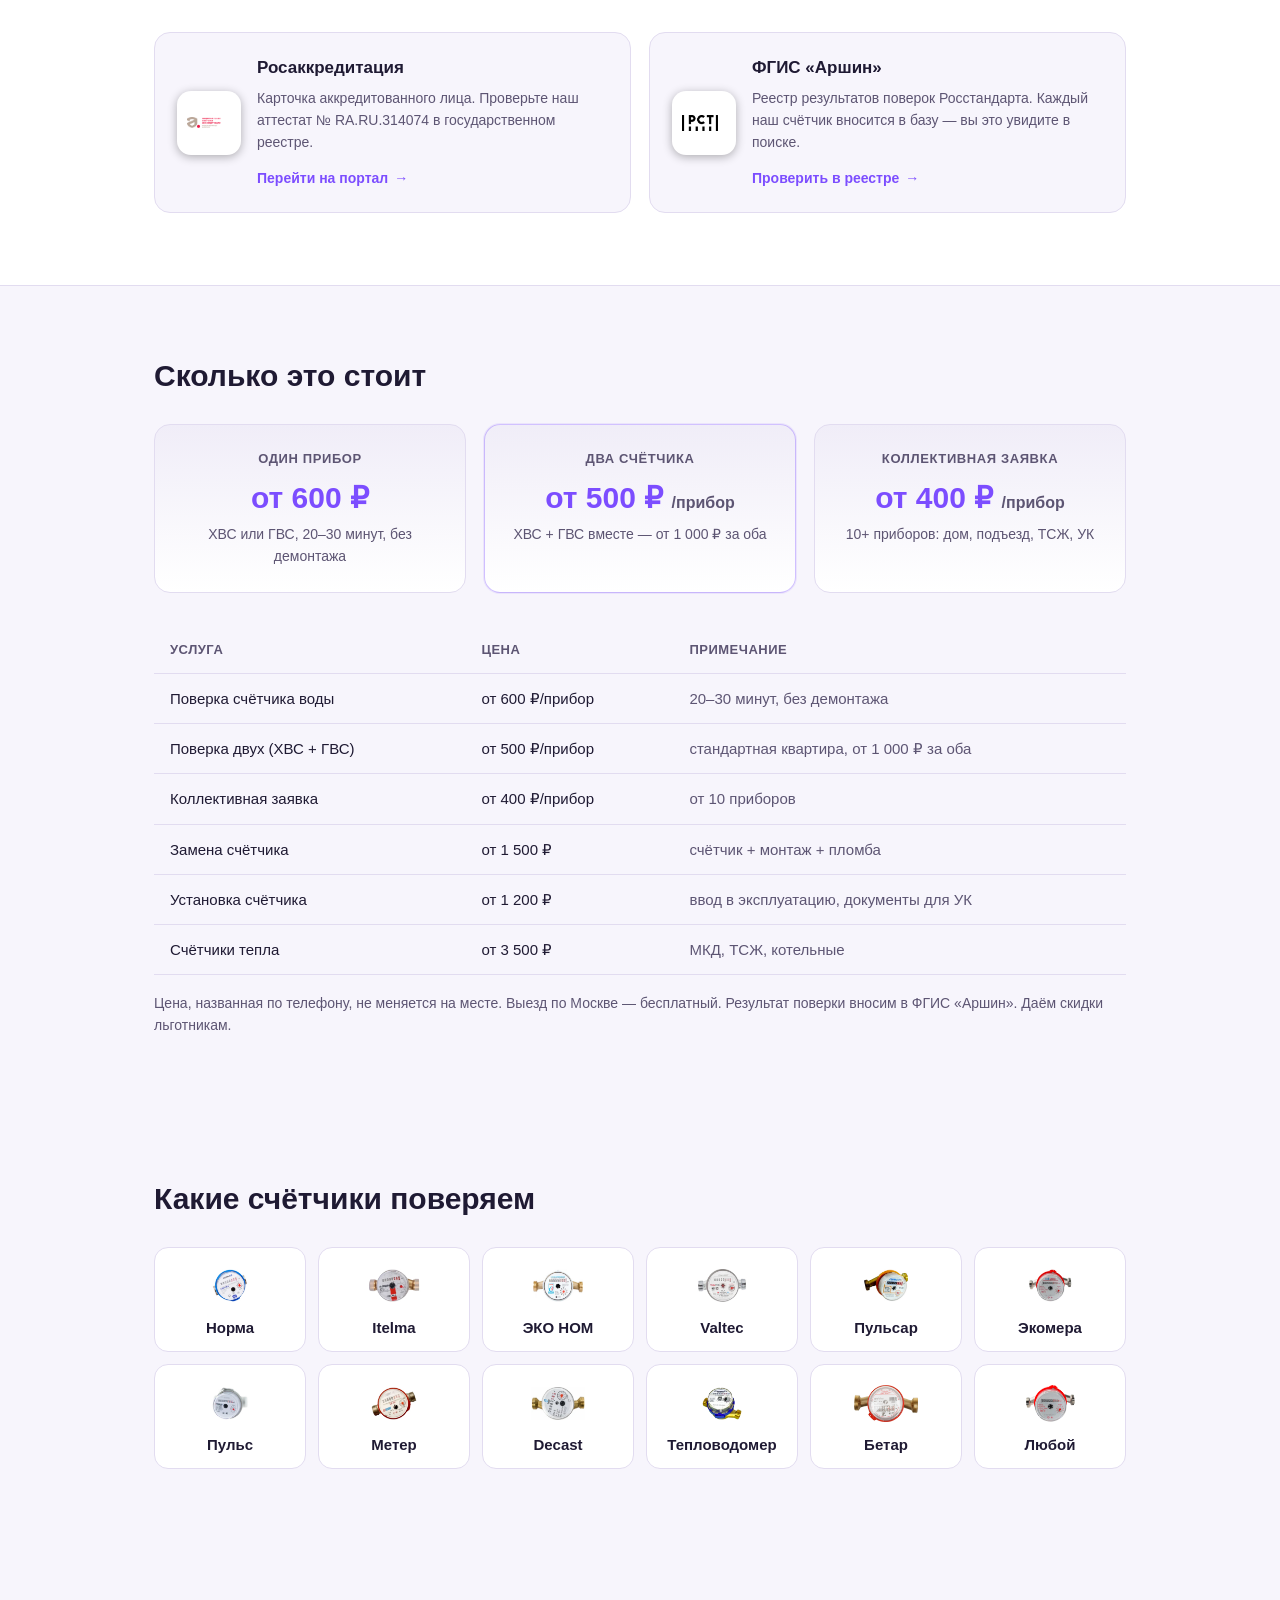
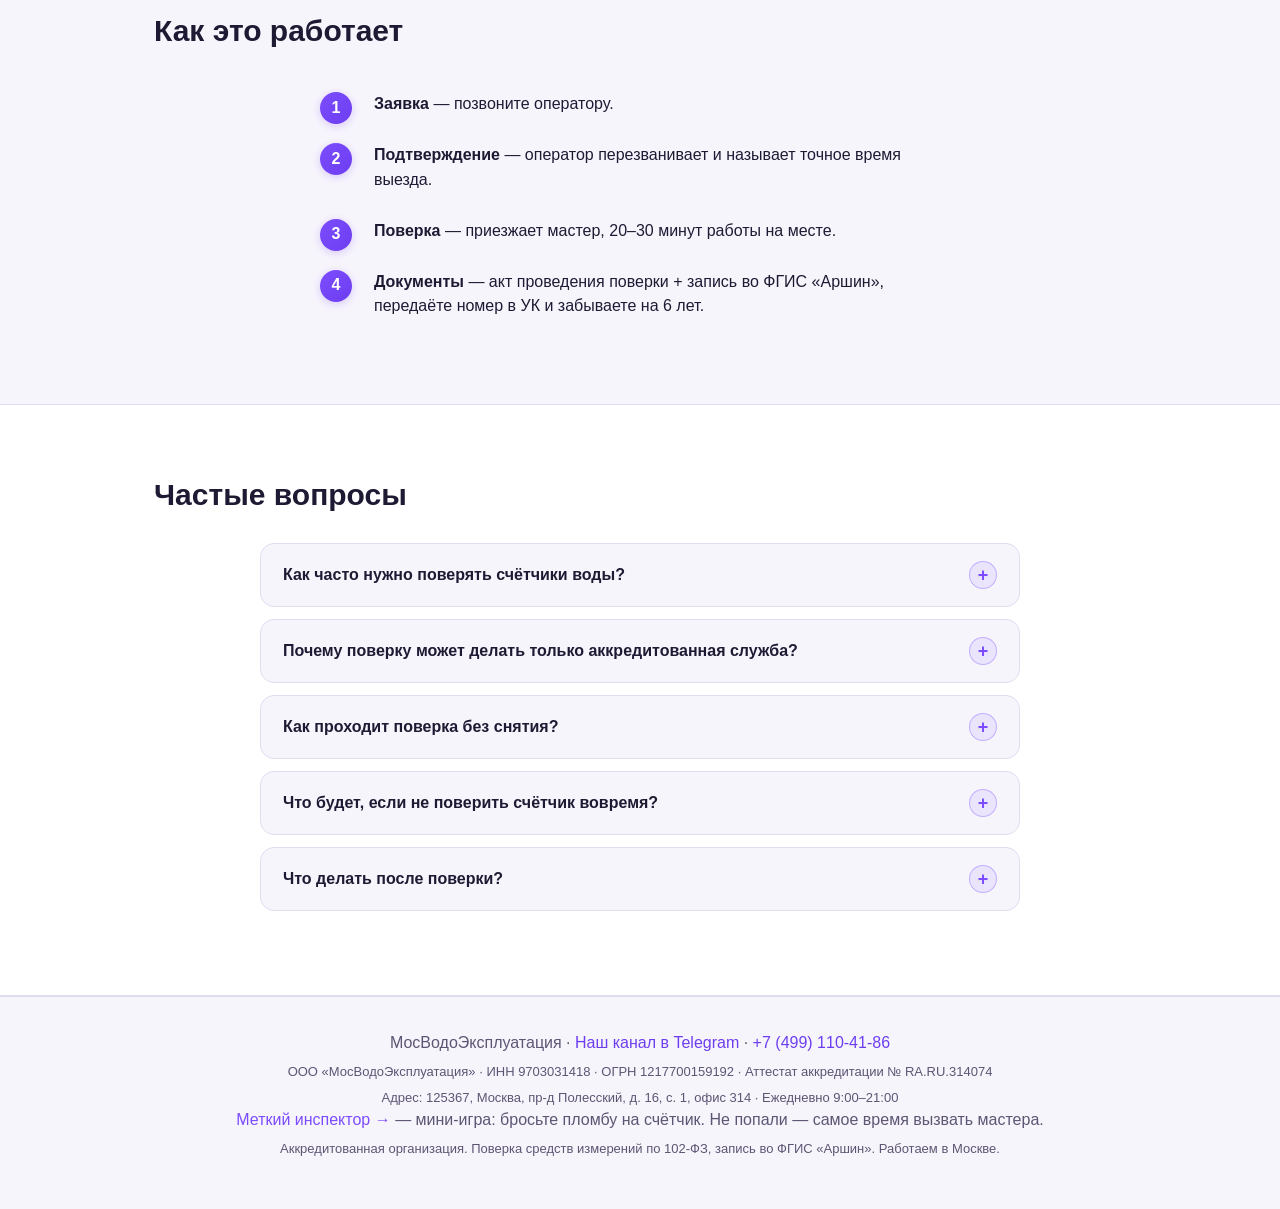
==== commit 73fcd8fb: "Update phone to +7 (499) 110-41-86" ====
--- a/index.html
+++ b/index.html
@@ -4,12 +4,12 @@
 <meta charset="UTF-8">
 <meta name="viewport" content="width=device-width, initial-scale=1.0">
 <title>МосВодоЭксплуатация — поверка счётчиков воды в Москве, аттестат аккредитации</title>
-<meta name="description" content="Поверка счётчиков воды в Москве: от 400 ₽ за прибор, выезд в день обращения, поверка на месте без демонтажа, запись во ФГИС Аршин. Аттестат аккредитации № RA.RU.314074. Замена и установка счётчиков. Звоните +7 903 713-88-38.">
+<meta name="description" content="Поверка счётчиков воды в Москве: от 400 ₽ за прибор, выезд в день обращения, поверка на месте без демонтажа, запись во ФГИС Аршин. Аттестат аккредитации № RA.RU.314074. Замена и установка счётчиков. Звоните +7 (499) 110-41-86.">
 <meta property="og:title" content="МосВодоЭксплуатация — поверка счётчиков">
-<meta property="og:description" content="Поверка от 400 ₽/прибор, выезд в день обращения, аттестат аккредитации + ФГИС Аршин. +7 903 713-88-38">
+<meta property="og:description" content="Поверка от 400 ₽/прибор, выезд в день обращения, аттестат аккредитации + ФГИС Аршин. +7 (499) 110-41-86">
 <meta property="og:type" content="website">
 <link rel="icon" href="assets/logo.svg" type="image/svg+xml">
-<script>window.MVE = { channel: "https://t.me/mosvodoexp", phoneLink: "tel:+79037138838", phoneText: "+7 903 713-88-38" };</script>
+<script>window.MVE = { channel: "https://t.me/mosvodoexp", phoneLink: "tel:+74991104186", phoneText: "+7 (499) 110-41-86" };</script>
 <script type="application/ld+json">
 {
   "@context": "https://schema.org",
@@ -18,7 +18,7 @@
   "name": "МосВодоЭксплуатация",
   "description": "Поверка счётчиков воды и тепла в Москве. Аккредитованная метрологическая служба, аттестат аккредитации № RA.RU.314074, запись результатов во ФГИС «Аршин».",
   "url": "https://poverka-mve.ru/",
-  "telephone": "+7-903-713-88-38",
+  "telephone": "+7-499-110-41-86",
   "email": "info@мосводоэксплуатация.рф",
   "priceRange": "400-3900",
   "address": {
@@ -132,7 +132,7 @@
         <img src="assets/logo.svg" alt="МосВодоЭксплуатация" width="34" height="34">
         <span class="brand__name">МосВодоЭксплуатация</span>
       </div>
-      <a href="tel:+79037138838" id="navPhone" class="header__phone">+7 903 713-88-38</a>
+      <a href="tel:+74991104186" id="navPhone" class="header__phone">+7 (499) 110-41-86</a>
     </div>
     <nav>
       <a href="#services">Услуги</a>
@@ -140,7 +140,7 @@
       <a href="#how">Как работаем</a>
       <a href="#registry">Документы</a>
       <a href="game.html">Игра</a>
-      <a href="tel:+79037138838" class="btn btn--ghost only-mobile">Позвонить</a>
+      <a href="tel:+74991104186" class="btn btn--ghost only-mobile">Позвонить</a>
       <button type="button" id="themeToggle" class="theme-toggle" aria-label="Переключить тему">
         <span class="theme-toggle__icon">◐</span>
         <span class="theme-toggle__label">Тёмная</span>
@@ -324,7 +324,7 @@
 </section>
 
 <footer class="footer">
-  <p>МосВодоЭксплуатация · <a href="https://t.me/mosvodoexp" id="footerChannel">Наш канал в Telegram</a> · <a href="tel:+79037138838" id="footerPhone">+7 903 713-88-38</a></p>
+  <p>МосВодоЭксплуатация · <a href="https://t.me/mosvodoexp" id="footerChannel">Наш канал в Telegram</a> · <a href="tel:+74991104186" id="footerPhone">+7 (499) 110-41-86</a></p>
   <p class="footer__small">ООО «МосВодоЭксплуатация» · ИНН 9703031418 · ОГРН 1217700159192 · Аттестат аккредитации № RA.RU.314074</p>
   <p class="footer__small">Адрес: 125367, Москва, пр-д Полесский, д. 16, с. 1, офис 314 · Ежедневно 9:00–21:00</p>
   <p><a href="game.html" style="color:var(--accent)">Меткий инспектор →</a> — мини-игра: бросьте пломбу на счётчик. Не попали — самое время вызвать мастера.</p>
